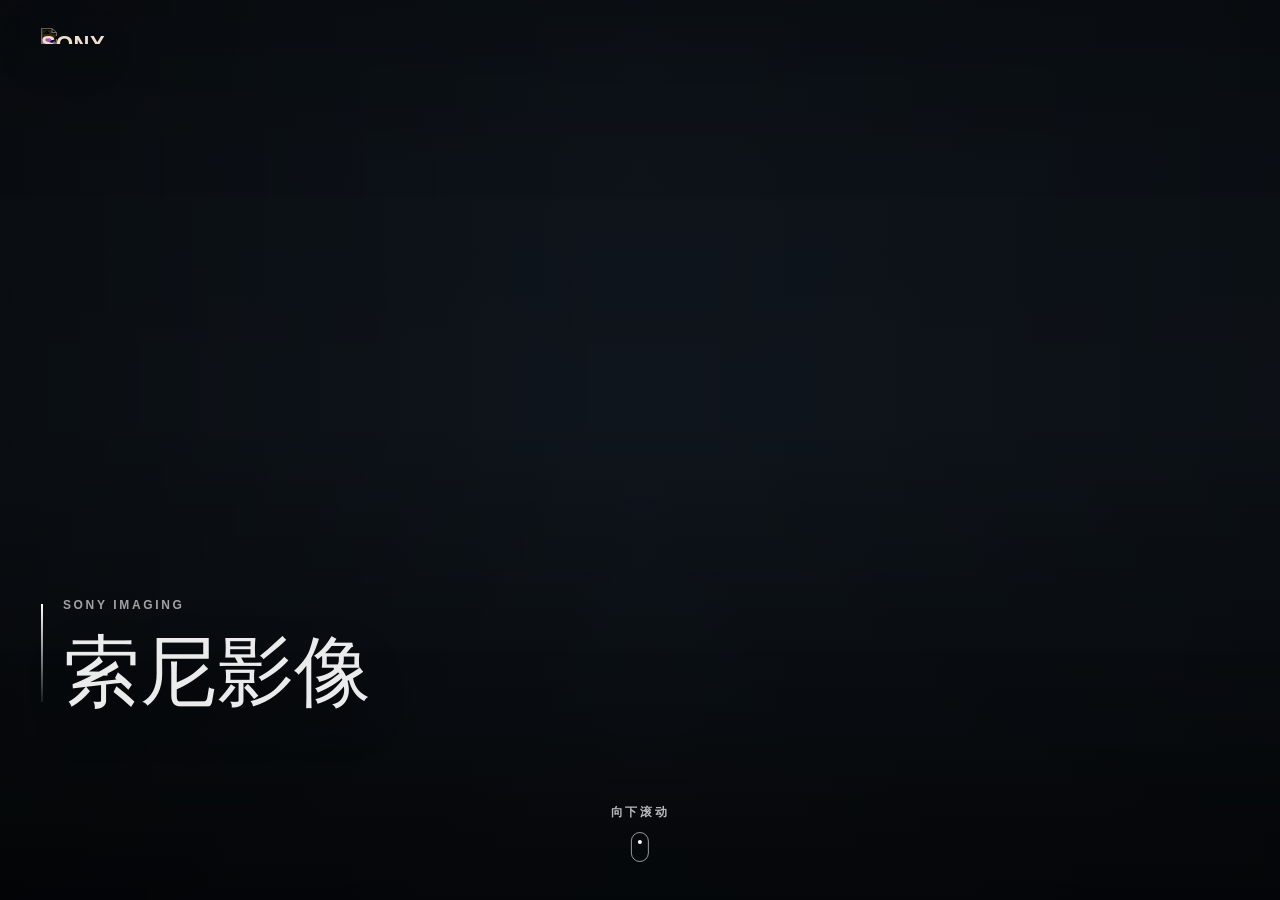
==== index.html @ 267b5fb0 "Add files via upload" ====
<!DOCTYPE html>
<html lang="zh-CN">
<head>
  <meta charset="UTF-8" />
  <meta name="viewport" content="width=device-width, initial-scale=1.0" />
  <title>Sony Alpha Hub</title>
  <link rel="stylesheet" href="style.css?v=home-crossfade-panels" />
</head>
<body class="intro-active home-page">
  <div class="logo-intro" id="logo-intro" aria-hidden="true">
    <div class="logo-intro-backdrop" id="logo-intro-backdrop"></div>
    <div class="logo-intro-mark" id="logo-intro-mark">
      <img src="images/sony_logo_icon_249569.png" alt="">
    </div>
  </div>

  <header class="navbar">
    <div class="nav-inner">
      <a class="logo" href="index.html" aria-label="Sony Alpha Hub">
        <span class="logo-sony" id="nav-logo-sony">
          <img src="images/sony_logo_icon_249569.png" alt="SONY">
        </span>
      </a>
    </div>
  </header>

  <main class="home-gateway" id="top">
    <section class="home-panel home-panel-hero" aria-label="&#32034;&#23612;&#24433;&#20687;&#39318;&#39029;">
      <section class="home-title-block" aria-label="&#32034;&#23612;&#24433;&#20687;">
        <p>SONY IMAGING</p>
        <h1>&#32034;&#23612;&#24433;&#20687;</h1>
      </section>

      <button class="scroll-cue" type="button" aria-label="&#21521;&#19979;&#28378;&#21160;&#26597;&#30475;&#23548;&#33322;">
        <span>&#21521;&#19979;&#28378;&#21160;</span>
        <i aria-hidden="true"></i>
      </button>
    </section>

    <section class="home-panel home-panel-enter" data-enter-search data-search-url="search.html" role="link" tabindex="0" aria-label="&#28857;&#20987;&#20219;&#24847;&#22788;&#36827;&#20837;&#20135;&#21697;&#26816;&#32034;">
      <div class="home-enter-cursor" aria-hidden="true"></div>
      <div class="enter-cue" aria-hidden="true">
        <span>&#32487;&#32493;&#25506;&#32034;</span>
        <i aria-hidden="true"></i>
      </div>
    </section>
  </main>

  <script src="script.js"></script>
</body>
</html>
---- style.css ----
* {
  box-sizing: border-box;
  margin: 0;
  padding: 0;
}

:root {
  --bg: #edf3f8;
  --surface: rgba(255, 255, 255, 0.86);
  --surface-strong: rgba(255, 255, 255, 0.94);
  --line: rgba(15, 23, 42, 0.08);
  --text: #102033;
  --muted: #5d6b7b;
  --accent: #0b5fff;
  --accent-soft: #dbe8ff;
  --sony-accent: #111317;
  --search-bg: #f6f7f8;
  --search-ink: #111315;
  --search-muted: #697078;
  --search-line: rgba(17, 19, 21, 0.09);
  --glass-bg: rgba(255, 255, 255, 0.58);
  --glass-bg-strong: rgba(255, 255, 255, 0.72);
  --glass-line: rgba(255, 255, 255, 0.72);
  --glass-shadow: 0 24px 70px rgba(17, 19, 21, 0.11);
  --glass-inner: inset 0 1px 0 rgba(255, 255, 255, 0.92), inset 0 -1px 0 rgba(17, 19, 21, 0.055);
  --shadow: 0 20px 50px rgba(16, 32, 51, 0.10);
  --content-max: 1800px;
  --page-gutter: clamp(18px, 3.2vw, 64px);
  --radius-soft: 8px;
}

html {
  scroll-behavior: smooth;
}

body {
  min-height: 100vh;
  font-family: "Microsoft YaHei", "PingFang SC", sans-serif;
  color: var(--text);
  line-height: 1.6;
  background:
    radial-gradient(circle at 10% 0%, rgba(11, 95, 255, 0.12), transparent 24%),
    radial-gradient(circle at 100% 0%, rgba(92, 181, 255, 0.16), transparent 22%),
    linear-gradient(180deg, #f5f8fc 0%, var(--bg) 55%, #f7fafc 100%);
}

body.intro-active {
  overflow: hidden;
}

body.is-transitioning {
  overflow: hidden;
}

a {
  color: inherit;
  text-decoration: none;
}

button,
input,
select {
  font: inherit;
}

.hidden {
  display: none !important;
}

.logo-intro {
  position: fixed;
  inset: 0;
  z-index: 9999;
  display: grid;
  place-items: center;
  overflow: hidden;
  background: transparent;
  pointer-events: none;
}

.logo-intro-backdrop {
  position: absolute;
  inset: 0;
  z-index: 0;
  background:
    linear-gradient(115deg, rgba(255, 255, 255, 0.08), transparent 38%),
    linear-gradient(160deg, #03040a 0%, #101722 48%, #050609 100%);
  will-change: opacity;
}

.logo-intro::after {
  content: "";
  position: absolute;
  inset: 0;
  z-index: 1;
  background: linear-gradient(90deg, transparent, rgba(255, 255, 255, 0.12), transparent);
  transform: translateX(-120%) skewX(-14deg);
  animation: introSweep 1.4s 0.35s ease both;
}

.logo-intro-mark {
  position: fixed;
  left: 50%;
  top: 50%;
  z-index: 2;
  width: clamp(160px, 28vw, 430px);
  text-shadow: 0 18px 48px rgba(0, 0, 0, 0.42);
  transform: translate(-50%, -50%) scale(0.94);
  transform-origin: center;
  opacity: 0;
  will-change: opacity, transform, filter;
}

.logo-intro-mark img {
  display: block;
  width: 100%;
  height: auto;
  filter: invert(1);
}

.navbar {
  position: sticky;
  top: 0;
  z-index: 100;
  backdrop-filter: blur(18px);
  background: rgba(255, 255, 255, 0.72);
  border-bottom: 1px solid rgba(255, 255, 255, 0.8);
}

.nav-inner {
  position: relative;
  width: 100%;
  max-width: var(--content-max);
  margin: 0 auto;
  padding: 16px var(--page-gutter);
  display: flex;
  align-items: center;
  justify-content: space-between;
  gap: 16px;
}

.logo {
  display: inline-flex;
  align-items: center;
  gap: 14px;
  font-size: 22px;
  font-weight: 800;
  letter-spacing: 0.02em;
}

.logo-sony {
  display: inline-flex;
  width: 72px;
  line-height: 0;
}

.logo-sony img {
  display: block;
  width: 100%;
  height: auto;
}

.logo-shop-title {
  display: inline-flex;
  align-items: center;
  border-left: 1px solid rgba(17, 19, 21, 0.18);
  padding-left: 14px;
  color: #111315;
  font-size: 17px;
  font-weight: 650;
  letter-spacing: 0.08em;
  line-height: 1;
  white-space: nowrap;
}

body.intro-active .logo-sony {
  opacity: 0;
}

.nav-links {
  display: flex;
  gap: 22px;
  color: var(--muted);
}

.nav-links a {
  position: relative;
  transition: color 0.25s ease;
}

.nav-links a:hover,
.nav-links a:focus-visible {
  color: var(--text);
}

.page-transition {
  position: fixed;
  inset: 0;
  z-index: 10000;
  overflow: hidden;
  pointer-events: none;
  opacity: 0;
  background: #ffffff;
  transform: translateY(100%);
  transition:
    opacity 0.18s ease,
    transform 0.72s cubic-bezier(0.22, 1, 0.36, 1);
}

.page-transition.is-active {
  opacity: 1;
  transform: translateY(0);
}

html.search-arriving .search-page {
  background: #ffffff;
}

html.search-arriving .search-page .navbar,
html.search-arriving .search-shell {
  opacity: 0;
  transform: translateY(18px);
  filter: blur(10px);
}

.search-arrival {
  position: fixed;
  inset: 0;
  z-index: 10000;
  background: #ffffff;
  pointer-events: none;
  animation: searchArrivalOut 0.58s 0.08s cubic-bezier(0.22, 1, 0.36, 1) forwards;
}

.search-page.is-ready .navbar,
.search-page.is-ready .search-shell {
  animation: searchContentIn 0.86s cubic-bezier(0.22, 1, 0.36, 1) both;
}

.hero {
  position: relative;
  overflow: hidden;
  min-height: 76vh;
  padding: 96px var(--page-gutter) 84px;
  display: flex;
  align-items: center;
  justify-content: center;
  text-align: center;
  color: #ffffff;
  background:
    linear-gradient(rgba(3, 10, 24, 0.66), rgba(3, 10, 24, 0.68)),
    url("images/home_alpha1ii_alphauniverse_hero.jpg") center/cover no-repeat;
}

.hero::before {
  content: "";
  position: absolute;
  inset: 0;
  background:
    radial-gradient(circle at 16% 24%, rgba(34, 118, 255, 0.28), transparent 24%),
    radial-gradient(circle at 84% 18%, rgba(255, 255, 255, 0.16), transparent 18%),
    linear-gradient(180deg, transparent 0%, rgba(3, 10, 24, 0.2) 100%);
  pointer-events: none;
}

.home-page {
  background: #111820;
}

.home-page .navbar {
  position: fixed;
  left: 0;
  right: 0;
  background: transparent;
  border-bottom: none;
  backdrop-filter: none;
  pointer-events: none;
}

.home-page .nav-inner {
  justify-content: flex-start;
  padding-top: 28px;
}

.home-page .logo-sony img {
  filter: invert(1) drop-shadow(0 10px 22px rgba(0, 0, 0, 0.34));
}

.home-page .logo {
  pointer-events: auto;
}

.home-page .nav-links {
  color: rgba(255, 255, 255, 0.78);
}

.home-page .nav-links a:hover,
.home-page .nav-links a:focus-visible {
  color: #d65a00;
}

.search-page {
  color: var(--search-ink);
  background:
    linear-gradient(118deg, rgba(255, 255, 255, 0.92), rgba(233, 236, 239, 0.52) 42%, rgba(255, 255, 255, 0.86) 72%),
    linear-gradient(180deg, #ffffff 0%, var(--search-bg) 54%, #ffffff 100%);
}

.search-page .navbar {
  position: sticky;
  background: rgba(255, 255, 255, 0.48);
  border-bottom: 1px solid rgba(255, 255, 255, 0.68);
  box-shadow: 0 12px 36px rgba(17, 19, 21, 0.045);
  backdrop-filter: blur(28px) saturate(1.28);
  -webkit-backdrop-filter: blur(28px) saturate(1.28);
}

.search-page .logo-sony img {
  filter: none;
}

.search-page .nav-links {
  color: rgba(20, 23, 26, 0.58);
}

.search-page .nav-links a:hover,
.search-page .nav-links a:focus-visible {
  color: var(--search-ink);
}

.shop-page {
  color: #111315;
  background: #f6f7f8;
}

.shop-page .navbar {
  position: sticky;
  background: rgba(255, 255, 255, 0.82);
  border-bottom: 1px solid rgba(17, 19, 21, 0.08);
  box-shadow: 0 10px 34px rgba(17, 19, 21, 0.045);
  backdrop-filter: blur(24px) saturate(1.18);
  -webkit-backdrop-filter: blur(24px) saturate(1.18);
}

.shop-page .logo-sony img {
  filter: none;
}

.shop-page .nav-links {
  color: rgba(17, 19, 21, 0.56);
}

.shop-page .nav-links a:hover,
.shop-page .nav-links a:focus-visible {
  color: #111315;
}

.store-page {
  color: #111315;
  background:
    radial-gradient(circle at top left, rgba(255, 255, 255, 0.96), rgba(244, 245, 247, 0) 42%),
    linear-gradient(180deg, #f6f7f8 0%, #eff1f3 100%);
}

.store-page .navbar {
  position: sticky;
  background: rgba(255, 255, 255, 0.82);
  border-bottom: 1px solid rgba(17, 19, 21, 0.08);
  box-shadow: 0 10px 34px rgba(17, 19, 21, 0.045);
  backdrop-filter: blur(24px) saturate(1.18);
  -webkit-backdrop-filter: blur(24px) saturate(1.18);
}

.store-page .logo-sony img {
  filter: none;
}

.store-page .nav-links {
  color: rgba(17, 19, 21, 0.56);
}

.store-page .nav-links a:hover,
.store-page .nav-links a:focus-visible {
  color: #111315;
}

.store-shell {
  width: min(1400px, calc(100vw - 48px));
  margin: 0 auto;
  padding: 28px 0 48px;
}

.store-grid {
  display: grid;
  grid-template-columns: minmax(320px, 420px) minmax(0, 1fr);
  gap: 24px;
  align-items: stretch;
}

.store-panel,
.store-map-card {
  border: 1px solid rgba(17, 19, 21, 0.08);
  border-radius: 14px;
  background: rgba(255, 255, 255, 0.76);
  box-shadow:
    0 18px 48px rgba(17, 19, 21, 0.07),
    inset 0 1px 0 rgba(255, 255, 255, 0.88);
  backdrop-filter: blur(18px) saturate(1.1);
  -webkit-backdrop-filter: blur(18px) saturate(1.1);
}

.store-panel {
  padding: 28px;
  display: flex;
  flex-direction: column;
  gap: 22px;
}

.store-panel-head {
  display: grid;
  gap: 10px;
}

.store-panel-head p,
.store-results-head p,
.store-map-head p {
  margin: 0;
  font-size: 11px;
  letter-spacing: 0.24em;
  text-transform: uppercase;
  color: rgba(17, 19, 21, 0.42);
}

.store-panel-head h1,
.store-results-head h2,
.store-map-head h2 {
  margin: 0;
  font-size: clamp(32px, 4vw, 54px);
  font-weight: 520;
  line-height: 0.94;
}

.store-results-head h2,
.store-map-head h2 {
  font-size: 22px;
  line-height: 1.02;
}

.store-lead {
  margin: 0;
  max-width: 28ch;
  color: rgba(17, 19, 21, 0.62);
  font-size: 15px;
  line-height: 1.65;
}

.store-story {
  margin: 2px 0 0;
  color: rgba(17, 19, 21, 0.58);
  font-size: 13px;
  line-height: 1.85;
}

.store-search-form,
.store-field {
  display: block;
}

.store-field span {
  display: block;
  margin-bottom: 10px;
  color: rgba(17, 19, 21, 0.56);
  font-size: 12px;
  font-weight: 600;
}

.store-search-row {
  display: grid;
  grid-template-columns: minmax(0, 1fr) auto;
  gap: 10px;
}

.store-search-row input,
.store-search-row button,
.store-map-head button,
.store-quick-actions button {
  height: 48px;
  border-radius: 10px;
  font-size: 14px;
}

.store-search-row input {
  width: 100%;
  border: 1px solid rgba(17, 19, 21, 0.08);
  padding: 0 16px;
  background: rgba(248, 249, 250, 0.96);
  color: #111315;
  outline: none;
  transition:
    border-color 0.2s ease,
    box-shadow 0.2s ease,
    background 0.2s ease;
}

.store-search-row input:focus {
  border-color: rgba(17, 19, 21, 0.16);
  background: #ffffff;
  box-shadow: 0 0 0 4px rgba(17, 19, 21, 0.05);
}

.store-search-row button,
.store-map-head button {
  border: 1px solid rgba(17, 19, 21, 0.1);
  padding: 0 18px;
  background: #111315;
  color: #ffffff;
  cursor: pointer;
  transition:
    transform 0.2s ease,
    background 0.2s ease,
    border-color 0.2s ease;
}

.store-search-row button:hover,
.store-search-row button:focus-visible,
.store-map-head button:hover,
.store-map-head button:focus-visible {
  transform: translateY(-1px);
  background: #24282c;
}

.store-search-row button[disabled] {
  opacity: 0.6;
  cursor: wait;
  transform: none;
}

.store-quick-actions {
  display: flex;
  flex-wrap: wrap;
  gap: 10px;
}

.store-quick-actions button {
  border: 1px solid rgba(17, 19, 21, 0.08);
  padding: 0 16px;
  background: rgba(255, 255, 255, 0.72);
  color: rgba(17, 19, 21, 0.76);
  cursor: pointer;
  transition:
    transform 0.2s ease,
    border-color 0.2s ease,
    background 0.2s ease,
    color 0.2s ease;
}

.store-quick-actions button:hover,
.store-quick-actions button:focus-visible {
  transform: translateY(-1px);
  border-color: rgba(17, 19, 21, 0.16);
  background: #ffffff;
  color: #111315;
}

.store-panel-note {
  display: flex;
  justify-content: space-between;
  align-items: center;
  gap: 14px;
  padding: 14px 16px;
  border: 1px solid rgba(17, 19, 21, 0.06);
  border-radius: 10px;
  background: rgba(248, 249, 250, 0.74);
  color: rgba(17, 19, 21, 0.56);
  font-size: 13px;
}

.store-panel-note a {
  color: #111315;
  text-decoration: none;
}

.store-results {
  min-height: 0;
  display: flex;
  flex-direction: column;
  gap: 14px;
}

.store-results-head {
  display: grid;
  gap: 6px;
}

.store-results-list {
  display: grid;
  gap: 12px;
  max-height: min(46vh, 480px);
  overflow: auto;
  padding-right: 4px;
}

.store-result-card {
  border: 1px solid rgba(17, 19, 21, 0.08);
  border-radius: 12px;
  padding: 16px 18px;
  background: rgba(255, 255, 255, 0.82);
  cursor: pointer;
  transition:
    transform 0.2s ease,
    border-color 0.2s ease,
    box-shadow 0.2s ease,
    background 0.2s ease;
}

.store-result-card:hover,
.store-result-card:focus-visible,
.store-result-card.is-active {
  border-color: rgba(17, 19, 21, 0.14);
  background: #ffffff;
  box-shadow: 0 12px 28px rgba(17, 19, 21, 0.06);
  transform: translateY(-1px);
}

.store-result-card.is-empty,
.store-result-card.is-loading {
  cursor: default;
}

.store-result-card.is-empty:hover,
.store-result-card.is-loading:hover {
  transform: none;
}

.store-result-card h3 {
  margin: 0 0 8px;
  font-size: 20px;
  font-weight: 520;
  line-height: 1.1;
}

.store-result-card p {
  margin: 0;
  color: rgba(17, 19, 21, 0.6);
  font-size: 13px;
  line-height: 1.7;
}

.store-result-kicker {
  margin-bottom: 10px !important;
  color: rgba(17, 19, 21, 0.4) !important;
  font-size: 11px !important;
  font-weight: 700;
  letter-spacing: 0.18em;
  text-transform: uppercase;
}

.store-map-card {
  min-height: calc(100vh - 160px);
  padding: 18px;
  display: flex;
  flex-direction: column;
  gap: 14px;
}

.store-map-head {
  display: flex;
  justify-content: space-between;
  align-items: center;
  gap: 16px;
  padding: 8px 6px 0;
}

.store-map-head button {
  height: 46px;
  border: 1px solid rgba(17, 19, 21, 0.1);
  border-radius: 10px;
  padding: 0 18px;
  background: rgba(248, 249, 250, 0.96);
  color: #111315;
  cursor: pointer;
  transition:
    transform 0.2s ease,
    background 0.2s ease,
    border-color 0.2s ease;
}

.store-map-head button:hover,
.store-map-head button:focus-visible {
  transform: translateY(-1px);
  background: #ffffff;
}

.store-map-shell {
  position: relative;
  flex: 1;
  min-height: 580px;
  overflow: hidden;
  border: 1px solid rgba(17, 19, 21, 0.08);
  border-radius: 12px;
  background:
    radial-gradient(circle at top, rgba(255, 255, 255, 0.66), rgba(240, 242, 244, 0.3)),
    #edf0f2;
}

#store-map {
  width: 100%;
  height: 100%;
}

.store-map-shell .leaflet-control-zoom {
  border: 1px solid rgba(17, 19, 21, 0.08);
  overflow: hidden;
  border-radius: 10px;
  box-shadow: 0 14px 34px rgba(17, 19, 21, 0.08);
}

.store-map-shell .leaflet-control-zoom a {
  width: 38px;
  height: 38px;
  line-height: 38px;
  color: #111315;
  background: rgba(255, 255, 255, 0.94);
}

.store-map-shell .leaflet-popup-content-wrapper,
.store-map-shell .leaflet-popup-tip {
  background: rgba(255, 255, 255, 0.96);
  color: #111315;
}

.store-map-shell .leaflet-control-attribution {
  padding: 2px 6px;
  border-radius: 8px 0 0 0;
  background: rgba(255, 255, 255, 0.86);
}

html.shop-arriving .shop-page {
  background: #ffffff;
}

html.shop-arriving .shop-page .navbar,
html.shop-arriving .shop-shell {
  opacity: 1;
  transform: none;
  filter: none;
}

html.shop-arriving .shop-page::before {
  content: "";
  position: fixed;
  inset: 0;
  z-index: 30000;
  background: #ffffff;
  pointer-events: none;
  animation: shopArrivalBackdrop 0.9s cubic-bezier(0.22, 1, 0.36, 1) forwards;
}

.shop-page.is-ready {
  animation: shopCircleReveal 0.9s cubic-bezier(0.22, 1, 0.36, 1) both;
  transform-origin: center;
}

.shop-page.is-ready .navbar,
.shop-page.is-ready .shop-shell,
.shop-page.is-ready .shop-floating-cart {
  animation: shopContentSoftIn 0.78s 0.04s cubic-bezier(0.22, 1, 0.36, 1) both;
}

.shop-shell {
  width: min(100%, var(--content-max));
  margin: 0 auto;
  padding: 18px var(--page-gutter) 96px;
}

.shop-toolbar {
  position: sticky;
  top: 70px;
  z-index: 40;
  margin-top: 0;
  display: grid;
  grid-template-columns: minmax(260px, 1fr) auto;
  gap: 18px;
  align-items: end;
  padding: 16px 0;
  background: rgba(246, 247, 248, 0.88);
  backdrop-filter: blur(20px);
  -webkit-backdrop-filter: blur(20px);
}

.shop-search {
  display: grid;
  gap: 8px;
  position: relative;
}

.shop-search span,
.shop-sort span {
  color: rgba(17, 19, 21, 0.46);
  font-size: 12px;
  font-weight: 760;
  letter-spacing: 0.12em;
}

.shop-search input,
.shop-sort select {
  height: 48px;
  border: 1px solid rgba(17, 19, 21, 0.12);
  border-radius: 8px;
  color: #111315;
  background: #ffffff;
  outline: none;
}

.shop-search input {
  width: 100%;
  padding: 0 16px;
  font-size: 16px;
}

.shop-search input:focus,
.shop-sort select:focus {
  border-color: rgba(17, 19, 21, 0.36);
  box-shadow: 0 0 0 4px rgba(17, 19, 21, 0.06);
}

#shop-search-suggestions {
  top: calc(100% + 12px);
  z-index: 140;
}

.shop-type-tabs {
  min-height: 48px;
  display: inline-flex;
  align-items: center;
  gap: 4px;
  border: 1px solid rgba(17, 19, 21, 0.12);
  border-radius: 8px;
  padding: 4px;
  background: #ffffff;
}

.shop-type-tabs button {
  min-width: 68px;
  height: 38px;
  border: 0;
  border-radius: 7px;
  padding: 0 16px;
  color: rgba(17, 19, 21, 0.56);
  background: transparent;
  font-size: 14px;
  font-weight: 680;
  cursor: pointer;
  transition: background 0.18s ease, color 0.18s ease, transform 0.18s ease;
}

.shop-type-tabs button:hover,
.shop-type-tabs button:focus-visible {
  color: #111315;
  background: #f2f3f4;
}

.shop-type-tabs button.is-active {
  color: #ffffff;
  background: #111315;
}

.navbar .shop-type-tabs {
  position: absolute;
  left: 50%;
  margin-right: 0;
  min-height: 42px;
  gap: 36px;
  border: 0;
  padding: 0;
  background: transparent;
  transform: translateX(-50%);
}

.navbar .shop-type-tabs button {
  position: relative;
  min-width: 0;
  height: 42px;
  border-radius: 0;
  padding: 0 4px;
  color: rgba(17, 19, 21, 0.5);
  background: transparent;
  font-size: 14px;
  letter-spacing: 0.12em;
}

.navbar .shop-type-tabs button.is-active {
  color: #111315;
  background: transparent;
}

.navbar .shop-type-tabs button::after {
  content: "";
  position: absolute;
  right: 4px;
  bottom: 6px;
  left: 4px;
  height: 1px;
  background: #111315;
  opacity: 0;
  transform: scaleX(0.28);
  transform-origin: center;
  transition: opacity 0.22s ease, transform 0.22s ease;
}

.navbar .shop-type-tabs button:hover,
.navbar .shop-type-tabs button:focus-visible {
  color: #111315;
  background: transparent;
}

.navbar .shop-type-tabs button.is-active::after,
.navbar .shop-type-tabs button:hover::after,
.navbar .shop-type-tabs button:focus-visible::after {
  opacity: 1;
  transform: scaleX(1);
}

.shop-sort {
  display: flex;
  align-items: end;
  gap: 14px;
}

.shop-sort select {
  min-width: 156px;
  padding: 0 38px 0 14px;
}

.shop-layout {
  margin-top: 26px;
  display: grid;
  grid-template-columns: 260px minmax(0, 1fr);
  gap: clamp(24px, 3vw, 46px);
  align-items: start;
}

.shop-filter {
  position: sticky;
  top: 166px;
  align-self: start;
  max-height: calc(100vh - 188px);
  display: grid;
  gap: 26px;
  overflow-y: auto;
  overscroll-behavior: contain;
  padding-right: 22px;
  padding-bottom: 12px;
  border-right: 1px solid rgba(17, 19, 21, 0.1);
  scrollbar-gutter: stable;
}

.shop-filter::-webkit-scrollbar {
  width: 6px;
}

.shop-filter::-webkit-scrollbar-track {
  background: transparent;
}

.shop-filter::-webkit-scrollbar-thumb {
  border-radius: 999px;
  background: rgba(17, 19, 21, 0.18);
}

.shop-filter:hover::-webkit-scrollbar-thumb {
  background: rgba(17, 19, 21, 0.28);
}

.shop-filter-head {
  display: flex;
  align-items: center;
  justify-content: space-between;
  gap: 12px;
}

.shop-filter-head p {
  color: rgba(17, 19, 21, 0.42);
  font-size: 12px;
  font-weight: 800;
  letter-spacing: 0.22em;
}

.shop-filter-head button,
.shop-filter-group button,
.shop-type-tabs button,
.shop-cart-toggle,
.shop-card-actions button,
.shop-card-actions a,
.shop-cart-head button,
.shop-cart-foot button,
.shop-cart-item button {
  border-radius: 8px;
  cursor: pointer;
}

.shop-filter-head button {
  border: 0;
  color: rgba(17, 19, 21, 0.54);
  background: transparent;
}

.shop-filter-group {
  display: grid;
  gap: 8px;
}

.shop-filter-group h2 {
  margin-bottom: 4px;
  color: rgba(17, 19, 21, 0.84);
  font-size: 15px;
  font-weight: 650;
}

.shop-filter-group button {
  border: 1px solid transparent;
  padding: 10px 12px;
  color: rgba(17, 19, 21, 0.58);
  background: transparent;
  text-align: left;
  transition: background 0.2s ease, color 0.2s ease, border-color 0.2s ease, transform 0.2s ease;
}

.shop-filter-group button:hover,
.shop-filter-group button:focus-visible,
.shop-filter-group button.is-active {
  color: #111315;
  border-color: rgba(17, 19, 21, 0.12);
  background: #ffffff;
  transform: translateX(2px);
}

.shop-products {
  min-width: 0;
}

.shop-products-head {
  margin-bottom: 18px;
  display: flex;
  align-items: center;
  justify-content: space-between;
  gap: 16px;
}

.shop-products-head p {
  color: rgba(17, 19, 21, 0.52);
  font-size: 14px;
}

.shop-cart-toggle {
  border: 1px solid rgba(17, 19, 21, 0.14);
  padding: 10px 14px;
  color: #111315;
  background: #ffffff;
  transition: transform 0.2s ease, border-color 0.2s ease;
}

.shop-cart-toggle:hover,
.shop-cart-toggle:focus-visible {
  transform: translateY(-1px);
  border-color: rgba(17, 19, 21, 0.32);
}

.shop-cart-toggle span {
  margin-left: 8px;
  color: rgba(17, 19, 21, 0.52);
}

.shop-floating-action {
  position: fixed;
  right: clamp(16px, 2.8vw, 42px);
  z-index: 18000;
  width: 58px;
  height: 58px;
  display: grid;
  place-items: center;
  border: 1px solid rgba(17, 19, 21, 0.1);
  border-radius: 8px;
  background: rgba(255, 255, 255, 0.9);
  box-shadow:
    0 18px 46px rgba(17, 19, 21, 0.16),
    inset 0 1px 0 rgba(255, 255, 255, 0.94);
  opacity: 0;
  pointer-events: none;
  transform: translateY(12px) scale(0.96);
  transition:
    opacity 0.24s ease,
    transform 0.28s cubic-bezier(0.22, 1, 0.36, 1),
    background 0.2s ease,
    border-color 0.2s ease;
  backdrop-filter: blur(18px) saturate(1.16);
  -webkit-backdrop-filter: blur(18px) saturate(1.16);
}

.shop-floating-cart {
  bottom: clamp(18px, 3vw, 42px);
}

.shop-floating-order {
  bottom: calc(clamp(18px, 3vw, 42px) + 74px);
}

.shop-floating-action.is-visible {
  opacity: 1;
  pointer-events: auto;
  transform: translateY(0) scale(1);
}

.shop-floating-action:hover,
.shop-floating-action:focus-visible {
  border-color: rgba(17, 19, 21, 0.22);
  background: #ffffff;
  transform: translateY(-2px) scale(1);
}

.shop-service-widget {
  position: fixed;
  top: 41%;
  right: clamp(16px, 2.8vw, 42px);
  z-index: 18000;
  width: 58px;
  height: 58px;
  display: flex;
  align-items: center;
  overflow: visible;
  border: 1px solid rgba(17, 19, 21, 0.1);
  border-radius: 8px;
  background: rgba(255, 255, 255, 0.9);
  box-shadow:
    0 18px 46px rgba(17, 19, 21, 0.16),
    inset 0 1px 0 rgba(255, 255, 255, 0.94);
  opacity: 0;
  pointer-events: none;
  transform: translateY(-50%) translateY(12px) scale(0.96);
  transition:
    width 0.32s cubic-bezier(0.22, 1, 0.36, 1),
    opacity 0.24s ease,
    transform 0.28s cubic-bezier(0.22, 1, 0.36, 1),
    background 0.2s ease,
    border-color 0.2s ease,
    box-shadow 0.2s ease;
  backdrop-filter: blur(18px) saturate(1.16);
  -webkit-backdrop-filter: blur(18px) saturate(1.16);
}

.shop-service-widget.is-visible {
  opacity: 1;
  pointer-events: auto;
  transform: translateY(-50%) scale(1);
}

.shop-service-widget.is-open {
  width: min(360px, calc(100vw - 32px));
}

.shop-service-widget:hover,
.shop-service-widget:focus-within {
  border-color: rgba(17, 19, 21, 0.22);
  background: #ffffff;
  transform: translateY(-50%) translateY(-2px) scale(1);
  box-shadow:
    0 22px 52px rgba(17, 19, 21, 0.18),
    inset 0 1px 0 rgba(255, 255, 255, 0.96);
}

.shop-service-widget::after {
  content: attr(data-tooltip);
  position: absolute;
  right: calc(100% + 12px);
  top: 50%;
  width: max-content;
  max-width: 140px;
  transform: translate(6px, -50%);
  border: 1px solid rgba(17, 19, 21, 0.1);
  border-radius: 8px;
  padding: 8px 10px;
  color: #111315;
  background: rgba(255, 255, 255, 0.96);
  box-shadow:
    0 14px 34px rgba(17, 19, 21, 0.14),
    inset 0 1px 0 rgba(255, 255, 255, 0.96);
  opacity: 0;
  pointer-events: none;
  font-size: 13px;
  font-weight: 680;
  white-space: nowrap;
  transition:
    opacity 0.2s ease,
    transform 0.24s cubic-bezier(0.22, 1, 0.36, 1);
  transition-delay: 0s;
}

.shop-service-widget:not(.is-open):hover::after,
.shop-service-widget:not(.is-open):focus-within::after {
  opacity: 1;
  transform: translate(0, -50%);
  transition-delay: 0.6s;
}

.shop-service-toggle {
  flex: 0 0 58px;
  width: 58px;
  height: 58px;
  display: grid;
  place-items: center;
  border: 0;
  padding: 0;
  background: transparent;
  cursor: pointer;
}

.shop-service-toggle img {
  width: 30px;
  height: 30px;
  object-fit: contain;
}

.shop-service-panel {
  min-width: 0;
  flex: 1;
  display: flex;
  align-items: center;
  gap: 10px;
  overflow: hidden;
  padding: 0 14px 0 6px;
  opacity: 0;
  transform: translateX(14px);
  pointer-events: none;
  transition:
    opacity 0.2s ease,
    transform 0.24s cubic-bezier(0.22, 1, 0.36, 1);
}

.shop-service-widget.is-open .shop-service-panel {
  opacity: 1;
  transform: translateX(0);
  pointer-events: auto;
}

.shop-service-panel input {
  width: 100%;
  min-width: 0;
  height: 40px;
  border: 1px solid rgba(17, 19, 21, 0.1);
  border-radius: 8px;
  padding: 0 14px;
  color: #111315;
  background: rgba(248, 249, 250, 0.96);
  font-size: 14px;
  outline: none;
}

.shop-service-panel input:focus {
  border-color: rgba(17, 19, 21, 0.22);
  background: #ffffff;
  box-shadow: 0 0 0 3px rgba(17, 19, 21, 0.06);
}

.shop-service-send {
  flex: 0 0 40px;
  width: 40px;
  height: 40px;
  display: grid;
  place-items: center;
  border: 1px solid rgba(17, 19, 21, 0.1);
  border-radius: 8px;
  padding: 0;
  color: #111315;
  background: rgba(248, 249, 250, 0.96);
  font-size: 20px;
  line-height: 1;
  cursor: pointer;
  transition:
    transform 0.2s ease,
    background 0.2s ease,
    border-color 0.2s ease,
    box-shadow 0.2s ease;
}

.shop-service-send:hover,
.shop-service-send:focus-visible {
  transform: translateY(-1px);
  background: #ffffff;
  border-color: rgba(17, 19, 21, 0.16);
  box-shadow: 0 8px 18px rgba(17, 19, 21, 0.08);
}

.shop-service-send img {
  width: 22px;
  height: 22px;
  object-fit: contain;
  display: block;
}

.shop-floating-action img {
  width: 30px;
  height: 30px;
  object-fit: contain;
}

.shop-floating-action::after {
  content: attr(data-tooltip);
  position: absolute;
  right: calc(100% + 12px);
  top: 50%;
  width: max-content;
  max-width: 140px;
  transform: translate(6px, -50%);
  border: 1px solid rgba(17, 19, 21, 0.1);
  border-radius: 8px;
  padding: 8px 10px;
  color: #111315;
  background: rgba(255, 255, 255, 0.96);
  box-shadow:
    0 14px 34px rgba(17, 19, 21, 0.14),
    inset 0 1px 0 rgba(255, 255, 255, 0.96);
  opacity: 0;
  pointer-events: none;
  font-size: 13px;
  font-weight: 680;
  white-space: nowrap;
  transition:
    opacity 0.2s ease,
    transform 0.24s cubic-bezier(0.22, 1, 0.36, 1);
  transition-delay: 0s;
}

.shop-floating-action:hover::after,
.shop-floating-action:focus-visible::after {
  opacity: 1;
  transform: translate(0, -50%);
  transition-delay: 0.6s;
}

.shop-floating-action > span {
  position: absolute;
  top: -7px;
  right: -7px;
  min-width: 22px;
  height: 22px;
  display: grid;
  place-items: center;
  border: 2px solid #ffffff;
  border-radius: 999px;
  padding: 0 6px;
  color: #ffffff;
  background: #111315;
  font-size: 12px;
  font-weight: 760;
  line-height: 1;
}

.shop-grid {
  display: grid;
  grid-template-columns: repeat(3, minmax(0, 1fr));
  gap: 18px;
}

.shop-card {
  overflow: hidden;
  border: 1px solid rgba(17, 19, 21, 0.09);
  border-radius: 8px;
  background: #ffffff;
  transition: transform 0.32s cubic-bezier(0.22, 1, 0.36, 1), box-shadow 0.32s ease, border-color 0.32s ease;
}

.shop-card:hover,
.shop-card:focus-within {
  transform: translateY(-3px);
  border-color: rgba(17, 19, 21, 0.18);
  box-shadow: 0 24px 58px rgba(17, 19, 21, 0.1);
}

.shop-card-media {
  display: grid;
  place-items: center;
  aspect-ratio: 4 / 3;
  padding: 22px;
  background: linear-gradient(145deg, #f7f8f9, #eceff2);
}

.shop-card-media img {
  display: block;
  width: 100%;
  height: 100%;
  object-fit: contain;
  transition: transform 0.32s ease;
}

.shop-card:hover .shop-card-media img,
.shop-card:focus-within .shop-card-media img {
  transform: scale(1.035);
}

.shop-card-body {
  padding: 18px;
}

.shop-card-meta {
  display: flex;
  flex-wrap: wrap;
  gap: 8px;
  margin-bottom: 12px;
}

.shop-card-meta span {
  border: 1px solid rgba(17, 19, 21, 0.1);
  border-radius: 8px;
  padding: 5px 8px;
  color: rgba(17, 19, 21, 0.52);
  font-size: 12px;
}

.shop-card h2 {
  min-height: 2.35em;
  color: #111315;
  font-size: clamp(20px, 1.5vw, 28px);
  font-weight: 560;
  line-height: 1.18;
}

.shop-card p {
  min-height: 3.2em;
  margin-top: 10px;
  color: rgba(17, 19, 21, 0.58);
  font-size: 14px;
}

.shop-card-price {
  min-height: 74px;
  margin-top: 16px;
  padding-top: 14px;
  border-top: 1px solid rgba(17, 19, 21, 0.08);
  display: grid;
  gap: 2px;
}

.shop-card-price span,
.shop-card-price em {
  color: rgba(17, 19, 21, 0.48);
  font-size: 12px;
  font-style: normal;
}

.shop-card-price strong {
  color: #111315;
  font-size: 24px;
  font-weight: 560;
  line-height: 1.18;
}

.shop-card-price-row {
  display: inline-flex;
  align-items: baseline;
  gap: 10px;
  flex-wrap: wrap;
}

.shop-card-price-row b {
  color: rgba(17, 19, 21, 0.34);
  font-size: 16px;
  font-weight: 520;
  text-decoration: line-through;
  text-decoration-thickness: 1px;
}

.shop-card-price.is-missing strong {
  color: rgba(17, 19, 21, 0.46);
}

.shop-card-actions {
  margin-top: 18px;
  display: grid;
  grid-template-columns: 1fr 1fr;
  gap: 10px;
}

.shop-card-actions button,
.shop-card-actions a {
  display: inline-flex;
  justify-content: center;
  align-items: center;
  min-height: 42px;
  border: 1px solid #111315;
  color: #ffffff;
  background: #111315;
  transition: transform 0.2s ease, background 0.2s ease, border-color 0.2s ease;
}

.shop-card-actions .shop-card-secondary-action,
.shop-card-actions a {
  color: #111315;
  background: #ffffff;
}

.shop-card-actions button:hover,
.shop-card-actions button:focus-visible,
.shop-card-actions a:hover,
.shop-card-actions a:focus-visible {
  transform: translateY(-1px);
  border-color: #2b2f33;
}

.shop-card-actions .shop-card-secondary-action:hover,
.shop-card-actions .shop-card-secondary-action:focus-visible,
.shop-card-actions button:hover,
.shop-card-actions button:focus-visible {
  background: #2b2f33;
}

.shop-card-actions .shop-card-secondary-action:hover,
.shop-card-actions .shop-card-secondary-action:focus-visible {
  color: #111315;
  background: #f6f7f8;
}

.shop-empty {
  margin-top: 22px;
  padding: 24px;
  border: 1px solid rgba(17, 19, 21, 0.1);
  border-radius: 8px;
  color: rgba(17, 19, 21, 0.56);
  background: #ffffff;
  text-align: center;
}

.shop-contact-footer {
  margin-top: 56px;
  border-top: 1px solid rgba(17, 19, 21, 0.08);
  padding: 30px 0 8px;
  scroll-margin-top: 104px;
}

.shop-contact-inner {
  display: grid;
  grid-template-columns: minmax(220px, 320px) minmax(0, 1fr);
  gap: 28px;
  align-items: end;
}

.shop-contact-copy {
  display: grid;
  gap: 8px;
}

.shop-contact-copy p {
  color: rgba(17, 19, 21, 0.42);
  font-size: 12px;
  font-weight: 760;
  letter-spacing: 0.16em;
}

.shop-contact-copy h2 {
  color: #111315;
  font-size: clamp(24px, 2.2vw, 34px);
  font-weight: 560;
  line-height: 1.06;
}

.shop-contact-copy span {
  color: rgba(17, 19, 21, 0.56);
  font-size: 14px;
  line-height: 1.7;
}

.shop-contact-links {
  display: grid;
  grid-template-columns: repeat(5, minmax(0, 1fr));
  gap: 12px;
}

.shop-contact-link {
  min-height: 110px;
  display: grid;
  justify-items: center;
  align-content: center;
  gap: 12px;
  border: 1px solid rgba(17, 19, 21, 0.08);
  border-radius: 8px;
  padding: 18px 14px;
  color: #111315;
  background: #ffffff;
  box-shadow: 0 10px 26px rgba(17, 19, 21, 0.04);
  transition:
    transform 0.24s cubic-bezier(0.22, 1, 0.36, 1),
    border-color 0.24s ease,
    box-shadow 0.24s ease;
}

.shop-contact-link:hover,
.shop-contact-link:focus-visible {
  transform: translateY(-2px);
  border-color: rgba(17, 19, 21, 0.16);
  box-shadow: 0 18px 38px rgba(17, 19, 21, 0.08);
}

.shop-contact-link img {
  width: 32px;
  height: 32px;
  object-fit: contain;
}

.shop-contact-link span {
  color: rgba(17, 19, 21, 0.78);
  font-size: 13px;
  font-weight: 600;
  line-height: 1.2;
}

.shop-payment-support {
  margin-top: 26px;
  padding-top: 26px;
  border-top: 1px solid rgba(17, 19, 21, 0.08);
  display: grid;
  grid-template-columns: minmax(220px, 320px) minmax(0, 1fr);
  gap: 28px;
  align-items: center;
}

.shop-support-copy {
  display: grid;
  gap: 8px;
  align-content: center;
  min-height: 100%;
}

.shop-support-copy p {
  color: rgba(17, 19, 21, 0.42);
  font-size: 12px;
  font-weight: 760;
  letter-spacing: 0.16em;
}

.shop-support-copy h2 {
  color: #111315;
  font-size: clamp(22px, 2vw, 30px);
  font-weight: 560;
  line-height: 1.08;
}

.shop-support-copy span {
  color: rgba(17, 19, 21, 0.56);
  font-size: 14px;
  line-height: 1.7;
}

.shop-support-grid {
  display: grid;
  grid-template-columns: repeat(4, minmax(0, 1fr));
  gap: 12px;
}

.shop-support-item {
  min-height: 96px;
  display: grid;
  justify-items: center;
  align-content: center;
  gap: 10px;
  border: 1px solid rgba(17, 19, 21, 0.08);
  border-radius: 8px;
  padding: 16px 12px;
  background: #ffffff;
  box-shadow: 0 10px 26px rgba(17, 19, 21, 0.04);
}

.shop-support-item img {
  width: auto;
  max-width: 82px;
  height: 24px;
  object-fit: contain;
}

.shop-support-item span {
  color: rgba(17, 19, 21, 0.72);
  font-size: 12px;
  font-weight: 600;
  text-align: center;
  line-height: 1.25;
}

.shop-cart,
.shop-orders {
  position: fixed;
  inset: 0;
  z-index: 21000;
  display: flex;
  justify-content: flex-end;
  background: rgba(17, 19, 21, 0.18);
  opacity: 0;
  pointer-events: none;
  transition: opacity 0.24s ease;
  backdrop-filter: blur(14px);
  -webkit-backdrop-filter: blur(14px);
}

.shop-cart.is-open,
.shop-orders.is-open {
  opacity: 1;
  pointer-events: auto;
}

.shop-cart-panel,
.shop-orders-panel {
  width: min(420px, 100%);
  height: 100%;
  display: grid;
  grid-template-rows: auto minmax(0, 1fr) auto;
  background: #ffffff;
  box-shadow: -22px 0 70px rgba(17, 19, 21, 0.18);
  transform: translateX(18px);
  transition: transform 0.28s cubic-bezier(0.22, 1, 0.36, 1);
}

.shop-orders-panel {
  position: relative;
  width: min(620px, 100%);
}

.shop-cart.is-open .shop-cart-panel,
.shop-orders.is-open .shop-orders-panel {
  transform: translateX(0);
}

.shop-cart-head,
.shop-cart-foot {
  padding: 22px;
}

.shop-cart-head {
  display: flex;
  justify-content: space-between;
  gap: 18px;
  border-bottom: 1px solid rgba(17, 19, 21, 0.08);
}

.shop-cart-head p {
  color: rgba(17, 19, 21, 0.42);
  font-size: 11px;
  font-weight: 800;
  letter-spacing: 0.2em;
}

.shop-cart-head h2 {
  margin-top: 4px;
  color: #111315;
  font-size: 28px;
  font-weight: 540;
}

.shop-cart-head button,
.shop-cart-foot button,
.shop-cart-item button {
  border: 1px solid rgba(17, 19, 21, 0.12);
  padding: 8px 12px;
  color: rgba(17, 19, 21, 0.64);
  background: #ffffff;
}

.shop-cart-head .shop-cart-close-icon {
  width: 36px;
  height: 36px;
  display: grid;
  place-items: center;
  border: 0;
  border-radius: 8px;
  padding: 0;
  color: #000000;
  background: transparent;
  font-size: 28px;
  font-weight: 360;
  line-height: 1;
  transition: transform 0.18s ease;
}

.shop-cart-head .shop-cart-close-icon:hover,
.shop-cart-head .shop-cart-close-icon:focus-visible {
  transform: scale(1.06);
}

.shop-orders-list {
  overflow-y: auto;
  padding: 16px 22px 26px;
}

.shop-orders.is-managing .shop-orders-list {
  padding-bottom: 92px;
}

.shop-orders-empty {
  padding: 26px 0;
  color: rgba(17, 19, 21, 0.5);
}

.shop-orders-head-actions {
  display: inline-flex;
  align-items: start;
  gap: 10px;
}

.shop-orders-manage {
  min-height: 36px;
  border: 1px solid rgba(17, 19, 21, 0.12);
  border-radius: 8px;
  padding: 0 14px;
  color: #111315;
  background: #ffffff;
  font-size: 13px;
  font-weight: 680;
  transition: background 0.18s ease, border-color 0.18s ease, color 0.18s ease;
}

.shop-orders-manage:hover,
.shop-orders-manage:focus-visible,
.shop-orders-manage[aria-pressed="true"] {
  border-color: #111315;
  color: #ffffff;
  background: #111315;
}

.shop-orders-manage:disabled {
  opacity: 0.38;
  cursor: default;
  border-color: rgba(17, 19, 21, 0.12);
  color: rgba(17, 19, 21, 0.46);
  background: #ffffff;
}

.shop-order-card {
  position: relative;
  border: 1px solid rgba(17, 19, 21, 0.1);
  border-radius: 8px;
  padding: 18px;
  background: #ffffff;
  box-shadow: 0 18px 44px rgba(17, 19, 21, 0.07);
  transition: border-color 0.2s ease, background 0.2s ease, transform 0.2s ease;
}

.shop-order-card + .shop-order-card {
  margin-top: 14px;
}

.shop-order-card.is-manageable {
  padding-left: 58px;
  cursor: pointer;
}

.shop-order-card.is-manageable:hover,
.shop-order-card.is-selected {
  border-color: rgba(17, 19, 21, 0.34);
  background: #fbfbfc;
}

.shop-order-select {
  position: absolute;
  left: 18px;
  top: 20px;
  width: 24px;
  height: 24px;
  display: grid;
  place-items: center;
  border: 1px solid rgba(17, 19, 21, 0.2);
  border-radius: 999px;
  padding: 0;
  background: #ffffff;
  transition: background 0.18s ease, border-color 0.18s ease, transform 0.18s ease;
}

.shop-order-select span {
  width: 9px;
  height: 9px;
  border-radius: 999px;
  background: transparent;
  transition: background 0.18s ease;
}

.shop-order-select[aria-pressed="true"] {
  border-color: #111315;
  background: #111315;
}

.shop-order-select[aria-pressed="true"] span {
  background: #ffffff;
}

.shop-order-select:hover,
.shop-order-select:focus-visible {
  transform: scale(1.06);
}

.shop-order-card-head {
  display: flex;
  justify-content: space-between;
  gap: 18px;
  align-items: start;
  padding-bottom: 14px;
  border-bottom: 1px solid rgba(17, 19, 21, 0.08);
}

.shop-order-card-head p {
  color: rgba(17, 19, 21, 0.42);
  font-size: 11px;
  font-weight: 800;
  letter-spacing: 0.18em;
}

.shop-order-card-head h3 {
  margin-top: 5px;
  color: #111315;
  font-size: 20px;
  font-weight: 640;
}

.shop-order-card-head > strong {
  color: #111315;
  font-size: 22px;
  font-weight: 660;
  white-space: nowrap;
}

.shop-order-products {
  display: grid;
  gap: 8px;
  margin: 14px 0;
  padding: 0;
  list-style: none;
}

.shop-order-products li,
.shop-order-meta div {
  display: flex;
  justify-content: space-between;
  gap: 16px;
}

.shop-order-products li {
  color: rgba(17, 19, 21, 0.72);
  font-size: 14px;
}

.shop-order-products strong {
  color: #111315;
  font-weight: 650;
  white-space: nowrap;
}

.shop-order-meta {
  display: grid;
  gap: 9px;
  padding-top: 14px;
  border-top: 1px solid rgba(17, 19, 21, 0.08);
}

.shop-order-meta span {
  color: rgba(17, 19, 21, 0.48);
  font-size: 12px;
}

.shop-order-meta strong {
  max-width: 68%;
  color: #111315;
  font-size: 12px;
  font-weight: 620;
  text-align: right;
}

.shop-orders-bulk-bar {
  position: absolute;
  right: 18px;
  bottom: 18px;
  left: 18px;
  z-index: 2;
  display: flex;
  justify-content: space-between;
  gap: 14px;
  align-items: center;
  border: 1px solid rgba(17, 19, 21, 0.12);
  border-radius: 8px;
  padding: 12px 14px;
  background: rgba(255, 255, 255, 0.96);
  box-shadow: 0 18px 46px rgba(17, 19, 21, 0.14);
  backdrop-filter: blur(18px) saturate(1.1);
  -webkit-backdrop-filter: blur(18px) saturate(1.1);
}

.shop-orders-bulk-bar > span {
  color: rgba(17, 19, 21, 0.62);
  font-size: 13px;
  font-weight: 650;
}

.shop-orders-bulk-bar div {
  display: inline-flex;
  gap: 8px;
}

.shop-orders-bulk-bar button {
  min-height: 34px;
  border: 1px solid #111315;
  border-radius: 8px;
  padding: 0 14px;
  color: #111315;
  background: #ffffff;
  font-size: 13px;
  font-weight: 680;
  transition: background 0.18s ease, color 0.18s ease, opacity 0.18s ease;
}

.shop-orders-bulk-bar #shop-orders-delete-selected {
  color: #ffffff;
  background: #111315;
}

.shop-orders-bulk-bar button:disabled {
  opacity: 0.34;
  cursor: default;
}

.shop-orders-bulk-bar button:not(:disabled):hover,
.shop-orders-bulk-bar button:not(:disabled):focus-visible {
  color: #ffffff;
  background: #2b2f33;
}

.shop-cart-items {
  overflow-y: auto;
  padding: 12px 22px;
}

.shop-cart-empty {
  padding: 26px 0;
  color: rgba(17, 19, 21, 0.5);
}

.shop-cart-item {
  display: grid;
  grid-template-columns: 112px minmax(0, 1fr) auto;
  gap: 16px;
  align-items: start;
  padding: 16px 0;
  border-bottom: 1px solid rgba(17, 19, 21, 0.08);
}

.shop-cart-item img {
  width: 112px;
  height: 104px;
  object-fit: contain;
  border-radius: 0;
  background: transparent;
}

.shop-cart-item strong,
.shop-cart-item span {
  display: block;
}

.shop-cart-item strong {
  color: #111315;
  font-size: 16px;
  line-height: 1.25;
}

.shop-cart-item span {
  margin-top: 7px;
  color: rgba(17, 19, 21, 0.5);
  font-size: 13px;
}

.shop-cart-copy {
  min-width: 0;
  min-height: 104px;
  display: grid;
  align-content: center;
}

.shop-cart-price {
  color: rgba(17, 19, 21, 0.58);
  font-size: 14px;
  font-weight: 620;
}

.shop-cart-quantity {
  width: max-content;
  margin-top: 12px;
  display: inline-grid;
  grid-template-columns: 30px minmax(34px, auto) 30px;
  align-items: center;
  overflow: hidden;
  border: 1px solid rgba(17, 19, 21, 0.12);
  border-radius: 8px;
  background: #f7f8f9;
}

.shop-cart-quantity .shop-cart-quantity-button {
  width: 30px;
  min-height: 30px;
  border: 0;
  border-radius: 0;
  padding: 0;
  color: #111315;
  background: transparent;
  font-size: 17px;
  line-height: 1;
  transition: background 0.18s ease, color 0.18s ease;
}

.shop-cart-quantity .shop-cart-quantity-button:hover,
.shop-cart-quantity .shop-cart-quantity-button:focus-visible {
  color: #000000;
  background: #ffffff;
}

.shop-cart-quantity .shop-cart-quantity-button:disabled {
  color: rgba(17, 19, 21, 0.24);
  cursor: default;
  background: transparent;
}

.shop-cart-quantity .shop-cart-quantity-value {
  margin-top: 0;
  min-width: 34px;
  display: grid;
  place-items: center;
  border-right: 1px solid rgba(17, 19, 21, 0.08);
  border-left: 1px solid rgba(17, 19, 21, 0.08);
  color: #111315;
  font-size: 13px;
  font-weight: 720;
}

.shop-cart-actions {
  justify-self: end;
  min-width: 72px;
  display: grid;
  justify-items: end;
  align-content: start;
}

.shop-cart-remove {
  display: inline-flex;
  align-items: center;
  justify-content: center;
  gap: 7px;
  white-space: nowrap;
  min-height: 36px;
  border-color: rgba(17, 19, 21, 0.1);
  padding: 8px 13px;
  color: rgba(17, 19, 21, 0.56);
  background:
    linear-gradient(180deg, rgba(255, 255, 255, 0.92), rgba(247, 248, 249, 0.78));
  box-shadow:
    inset 0 1px 0 rgba(255, 255, 255, 0.96),
    0 8px 18px rgba(17, 19, 21, 0.04);
  font-size: 13px;
  font-weight: 680;
  transition:
    color 0.18s ease,
    border-color 0.18s ease,
    background 0.18s ease,
    box-shadow 0.18s ease,
    transform 0.18s ease;
}

.shop-cart-remove::before {
  content: "";
  width: 4px;
  height: 4px;
  border-radius: 999px;
  background: currentColor;
  opacity: 0.36;
}

.shop-cart-remove:hover,
.shop-cart-remove:focus-visible {
  color: #111315;
  border-color: rgba(17, 19, 21, 0.22);
  background:
    linear-gradient(180deg, #ffffff, rgba(248, 249, 250, 0.94));
  box-shadow:
    inset 0 1px 0 rgba(255, 255, 255, 1),
    0 12px 24px rgba(17, 19, 21, 0.08);
  transform: translateY(-1px);
}

.shop-remove-confirm {
  position: fixed;
  inset: 0;
  z-index: 23000;
  display: grid;
  place-items: center;
  padding: 24px;
  background: rgba(17, 19, 21, 0.22);
  opacity: 0;
  pointer-events: none;
  transition: opacity 0.24s ease;
  backdrop-filter: blur(16px) saturate(1.08);
  -webkit-backdrop-filter: blur(16px) saturate(1.08);
}

.shop-remove-confirm.is-open {
  opacity: 1;
  pointer-events: auto;
}

.shop-remove-confirm-dialog {
  width: min(380px, 100%);
  border: 1px solid rgba(17, 19, 21, 0.1);
  border-radius: 8px;
  padding: 28px;
  background: rgba(255, 255, 255, 0.96);
  box-shadow:
    0 32px 80px rgba(17, 19, 21, 0.2),
    inset 0 1px 0 rgba(255, 255, 255, 1);
  opacity: 0;
  transform: translateY(10px) scale(0.97);
  transition:
    opacity 0.26s ease,
    transform 0.3s cubic-bezier(0.22, 1, 0.36, 1);
}

.shop-remove-confirm.is-open .shop-remove-confirm-dialog {
  opacity: 1;
  transform: translateY(0) scale(1);
}

.shop-remove-confirm-dialog p {
  margin-bottom: 10px;
  color: rgba(17, 19, 21, 0.42);
  font-size: 11px;
  font-weight: 800;
  letter-spacing: 0.2em;
}

.shop-remove-confirm-dialog h2 {
  color: #111315;
  font-size: 28px;
  font-weight: 540;
  line-height: 1.18;
}

.shop-remove-confirm-dialog > span {
  display: block;
  margin-top: 12px;
  color: rgba(17, 19, 21, 0.58);
  font-size: 14px;
  line-height: 1.7;
}

.shop-remove-confirm-actions {
  margin-top: 24px;
  display: grid;
  grid-template-columns: 1fr 1fr;
  gap: 10px;
}

.shop-remove-confirm-actions button {
  min-height: 44px;
  border-radius: 8px;
  cursor: pointer;
  transition:
    color 0.18s ease,
    border-color 0.18s ease,
    background 0.18s ease,
    transform 0.18s ease;
}

.shop-remove-confirm-cancel {
  border: 1px solid rgba(17, 19, 21, 0.12);
  color: rgba(17, 19, 21, 0.68);
  background: #ffffff;
}

.shop-remove-confirm-accept {
  border: 1px solid #111315;
  color: #ffffff;
  background: #111315;
}

.shop-remove-confirm-actions button:hover,
.shop-remove-confirm-actions button:focus-visible {
  transform: translateY(-1px);
}

.shop-remove-confirm-cancel:hover,
.shop-remove-confirm-cancel:focus-visible {
  color: #111315;
  border-color: rgba(17, 19, 21, 0.24);
}

.shop-remove-confirm-accept:hover,
.shop-remove-confirm-accept:focus-visible {
  border-color: #2b2f33;
  background: #2b2f33;
}

.shop-cart-foot {
  border-top: 1px solid rgba(17, 19, 21, 0.08);
}

.shop-cart-foot p {
  margin-bottom: 12px;
  color: rgba(17, 19, 21, 0.56);
  font-size: 13px;
}

.shop-cart-summary {
  display: grid;
  gap: 8px;
  margin-bottom: 14px;
  padding-bottom: 14px;
  border-bottom: 1px solid rgba(17, 19, 21, 0.08);
}

.shop-cart-summary div {
  display: flex;
  justify-content: space-between;
  gap: 14px;
  color: rgba(17, 19, 21, 0.56);
  font-size: 13px;
}

.shop-cart-summary strong {
  color: #111315;
  font-weight: 620;
}

.shop-pay-button {
  width: 100%;
  min-height: 46px;
  border: 1px solid #111315;
  border-radius: 8px;
  color: #ffffff;
  background: #111315;
  cursor: pointer;
  transition: transform 0.2s ease, background 0.2s ease, opacity 0.2s ease;
}

.shop-cart-foot .shop-checkout-button,
.shop-cart-foot #shop-cart-clear {
  width: 100%;
  min-height: 46px;
  border: 1px solid #111315;
  border-radius: 8px;
  padding: 0 16px;
  color: #ffffff;
  background: #111315;
  font-size: 15px;
  font-weight: 720;
  cursor: pointer;
  box-shadow:
    inset 0 1px 0 rgba(255, 255, 255, 0.12),
    0 12px 28px rgba(17, 19, 21, 0.12);
  transition:
    transform 0.2s ease,
    background 0.2s ease,
    box-shadow 0.2s ease,
    opacity 0.2s ease;
}

.shop-cart-foot .shop-checkout-button {
  margin-bottom: 10px;
}

.shop-price-note {
  margin: 0 0 12px;
  color: rgba(17, 19, 21, 0.5);
  font-size: 12px;
  line-height: 1.5;
}

.shop-checkout-button:hover,
.shop-checkout-button:focus-visible,
.shop-cart-foot #shop-cart-clear:hover,
.shop-cart-foot #shop-cart-clear:focus-visible,
.shop-pay-button:hover,
.shop-pay-button:focus-visible {
  transform: translateY(-1px);
  background: #2b2f33;
}

.shop-cart-foot .shop-checkout-button:hover,
.shop-cart-foot .shop-checkout-button:focus-visible,
.shop-cart-foot #shop-cart-clear:hover,
.shop-cart-foot #shop-cart-clear:focus-visible {
  box-shadow:
    inset 0 1px 0 rgba(255, 255, 255, 0.14),
    0 16px 34px rgba(17, 19, 21, 0.16);
}

.shop-checkout-button:disabled {
  opacity: 0.42;
  cursor: not-allowed;
  transform: none;
}

.shop-checkout {
  position: fixed;
  inset: 0;
  z-index: 22000;
  display: grid;
  place-items: center;
  padding: 18px;
  background: rgba(17, 19, 21, 0.24);
  opacity: 0;
  pointer-events: none;
  transition: opacity 0.24s ease;
  backdrop-filter: blur(16px);
  -webkit-backdrop-filter: blur(16px);
}

.shop-checkout.is-open {
  opacity: 1;
  pointer-events: auto;
}

.shop-checkout-dialog {
  position: relative;
  width: min(720px, 100%);
  max-height: min(86vh, 760px);
  overflow-x: hidden;
  overflow-y: auto;
  border: 1px solid rgba(17, 19, 21, 0.08);
  border-radius: 8px;
  padding: clamp(24px, 4vw, 42px);
  background: #ffffff;
  box-shadow: 0 36px 100px rgba(17, 19, 21, 0.22);
  transform: translateY(10px) scale(0.99);
  transition: transform 0.28s cubic-bezier(0.22, 1, 0.36, 1);
}

.shop-checkout.is-open .shop-checkout-dialog {
  transform: translateY(0) scale(1);
}

.shop-checkout-close {
  position: absolute;
  top: 16px;
  right: 16px;
  border: 1px solid rgba(17, 19, 21, 0.12);
  border-radius: 8px;
  padding: 8px 12px;
  color: rgba(17, 19, 21, 0.64);
  background: #ffffff;
  cursor: pointer;
}

.shop-checkout-close.shop-payment-close-icon {
  top: 14px;
  right: 14px;
  border: 0;
  background: transparent;
}

.shop-checkout-dialog > p:first-of-type {
  margin-bottom: 8px;
  color: rgba(17, 19, 21, 0.42);
  font-size: 12px;
  font-weight: 800;
  letter-spacing: 0.2em;
}

.shop-checkout-dialog h2 {
  color: #111315;
  font-size: clamp(34px, 4vw, 54px);
  font-weight: 520;
  line-height: 1;
}

.shop-checkout-timer {
  width: max-content;
  margin-top: 14px;
  display: inline-flex;
  align-items: center;
  gap: 10px;
  color: rgba(17, 19, 21, 0.52);
  font-size: 12px;
  font-weight: 680;
}

.shop-checkout-timer strong {
  color: #111315;
  font-size: 14px;
  font-weight: 760;
  letter-spacing: 0.02em;
}

.shop-checkout-grid {
  margin-top: 28px;
  display: grid;
  grid-template-columns: repeat(2, minmax(0, 1fr));
  gap: 14px;
}

.shop-checkout-grid > label,
.shop-address-field,
.shop-payment-field {
  display: grid;
  gap: 8px;
}

.shop-checkout-grid span {
  color: rgba(17, 19, 21, 0.48);
  font-size: 12px;
  font-weight: 760;
  letter-spacing: 0.08em;
}

.shop-checkout-grid input:not([type="radio"]),
.shop-checkout-grid select {
  height: 46px;
  border: 1px solid rgba(17, 19, 21, 0.12);
  border-radius: 8px;
  padding: 0 12px;
  color: #111315;
  background: #f8f9fa;
  outline: none;
}

.shop-checkout-grid input::placeholder {
  color: rgba(17, 19, 21, 0.32);
}

.shop-checkout-grid input:not([type="radio"]):focus,
.shop-checkout-grid select:focus {
  border-color: rgba(17, 19, 21, 0.28);
  background: #ffffff;
}

.shop-checkout-grid input.is-invalid,
.shop-checkout-grid select.is-invalid,
.shop-phone-field:has(input.is-invalid) {
  border-color: #c62828;
  background: #fff7f7;
  box-shadow: 0 0 0 2px rgba(198, 40, 40, 0.08);
}

.shop-checkout-error {
  margin-top: 14px;
  color: #c62828;
  font-size: 13px;
  font-weight: 680;
}

.shop-phone-field {
  height: 46px;
  display: grid;
  grid-template-columns: 96px minmax(0, 1fr);
  align-items: center;
  border: 1px solid rgba(17, 19, 21, 0.12);
  border-radius: 8px;
  background: #f8f9fa;
  overflow: hidden;
}

.shop-phone-field .shop-country-code {
  height: 100%;
  display: flex;
  align-items: center;
  justify-content: center;
  gap: 7px;
  border-right: 1px solid rgba(17, 19, 21, 0.1);
  padding: 0 10px;
  color: rgba(17, 19, 21, 0.72);
  background: #ffffff;
  font-size: 14px;
  font-weight: 720;
}

.shop-phone-field .shop-country-code img {
  width: 22px;
  height: 15px;
  object-fit: cover;
  box-shadow: 0 0 0 1px rgba(17, 19, 21, 0.08);
}

.shop-phone-field .shop-country-code strong {
  color: #111315;
  font-size: 14px;
  font-weight: 720;
}

.shop-phone-field input:not([type="radio"]) {
  height: 100%;
  border: 0;
  border-radius: 0;
  background: transparent;
}

.shop-phone-field:focus-within {
  border-color: rgba(17, 19, 21, 0.28);
  background: #ffffff;
}

.shop-address-picker {
  display: grid;
  grid-template-columns: repeat(3, minmax(0, 1fr));
  gap: 10px;
}

.shop-address-detail-row {
  display: grid;
  grid-template-columns: minmax(0, 1fr) 112px;
  gap: 10px;
}

.shop-address-map-trigger {
  height: 46px;
  border: 1px solid rgba(17, 19, 21, 0.12);
  border-radius: 8px;
  color: #111315;
  background: #ffffff;
  cursor: pointer;
  transition:
    transform 0.2s ease,
    border-color 0.2s ease,
    background 0.2s ease,
    box-shadow 0.2s ease;
}

.shop-address-map-trigger:hover,
.shop-address-map-trigger:focus-visible {
  transform: translateY(-1px);
  border-color: rgba(17, 19, 21, 0.18);
  background: #ffffff;
  box-shadow: 0 10px 24px rgba(17, 19, 21, 0.06);
}

.shop-card-fields {
  display: grid;
  grid-column: 1 / span 1;
  grid-template-columns: minmax(0, 1fr) 92px;
  gap: 14px;
}

.shop-card-fields label {
  display: grid;
  gap: 8px;
}

.shop-delivery-field {
  grid-column: 1 / span 1;
}

.shop-payment-select {
  height: 46px;
  display: grid;
  grid-template-columns: minmax(0, 1fr) 116px;
  align-items: center;
  overflow: hidden;
  border: 1px solid rgba(17, 19, 21, 0.12);
  border-radius: 8px;
  background: #f8f9fa;
}

.shop-payment-select:focus-within {
  border-color: rgba(17, 19, 21, 0.28);
  background: #ffffff;
}

.shop-payment-select select {
  height: 100%;
  border: 0;
  border-radius: 0;
  background: transparent;
}

.shop-payment-logo {
  height: 100%;
  display: grid;
  place-items: center;
  border-left: 1px solid rgba(17, 19, 21, 0.1);
  background: #ffffff;
}

.shop-payment-logo img {
  max-width: 88px;
  max-height: 28px;
  object-fit: contain;
}

.shop-checkout-wide {
  grid-column: 1 / -1;
}

.shop-checkout-total {
  margin-top: 24px;
  padding: 18px 0;
  border-top: 1px solid rgba(17, 19, 21, 0.1);
  display: flex;
  justify-content: space-between;
  gap: 20px;
  align-items: baseline;
}

.shop-checkout-total span {
  color: rgba(17, 19, 21, 0.56);
}

.shop-checkout-total strong {
  color: #111315;
  font-size: 30px;
  font-weight: 540;
}

.shop-checkout-breakdown {
  display: grid;
  gap: 7px;
  margin-top: -6px;
  margin-bottom: 18px;
  color: rgba(17, 19, 21, 0.52);
  font-size: 14px;
}

.shop-checkout-breakdown div {
  display: flex;
  justify-content: space-between;
  gap: 20px;
}

.shop-checkout-breakdown strong {
  color: rgba(17, 19, 21, 0.74);
  font-size: 16px;
  font-weight: 620;
}

.shop-checkout-hint {
  margin-top: 12px;
  color: rgba(17, 19, 21, 0.56);
  font-size: 13px;
  text-align: center;
}

.shop-pay-button:disabled {
  opacity: 0.42;
  cursor: not-allowed;
  transform: none;
  background: #111315;
}

.shop-payment-modal {
  position: fixed;
  inset: 0;
  z-index: 24000;
  display: grid;
  place-items: center;
  padding: 24px;
  background: rgba(17, 19, 21, 0.24);
  opacity: 0;
  pointer-events: none;
  transition: opacity 0.24s ease;
  backdrop-filter: blur(16px);
  -webkit-backdrop-filter: blur(16px);
}

.shop-payment-modal.is-open {
  opacity: 1;
  pointer-events: auto;
}

.shop-payment-dialog {
  position: relative;
  width: min(420px, 100%);
  max-height: min(86vh, 760px);
  overflow-x: hidden;
  overflow-y: auto;
  border: 1px solid rgba(17, 19, 21, 0.1);
  border-radius: 8px;
  padding: 30px;
  background: #ffffff;
  box-shadow: 0 34px 90px rgba(17, 19, 21, 0.22);
  opacity: 0;
  transform: translateY(10px) scale(0.98);
  transition:
    opacity 0.26s ease,
    transform 0.3s cubic-bezier(0.22, 1, 0.36, 1);
}

.shop-payment-modal.is-open .shop-payment-dialog {
  opacity: 1;
  transform: translateY(0) scale(1);
}

.shop-payment-close {
  position: absolute;
  top: 14px;
  right: 14px;
  border: 1px solid rgba(17, 19, 21, 0.12);
  border-radius: 8px;
  padding: 7px 11px;
  color: rgba(17, 19, 21, 0.62);
  background: #ffffff;
  cursor: pointer;
}

.shop-payment-close-icon {
  width: 36px;
  height: 36px;
  display: grid;
  place-items: center;
  border: 0;
  padding: 0;
  color: #000000;
  background: transparent;
  font-size: 28px;
  font-weight: 360;
  line-height: 1;
}

.shop-payment-close-icon:hover,
.shop-payment-close-icon:focus-visible {
  transform: scale(1.06);
}

.shop-payment-dialog > p {
  margin-bottom: 9px;
  color: rgba(17, 19, 21, 0.42);
  font-size: 11px;
  font-weight: 800;
  letter-spacing: 0.18em;
}

.shop-payment-dialog h2 {
  color: #111315;
  font-size: 30px;
  font-weight: 540;
}

.shop-address-map-dialog {
  width: min(820px, 100%);
}

.shop-address-map-copy,
.shop-address-map-note {
  display: block;
  color: rgba(17, 19, 21, 0.58);
  font-size: 14px;
  line-height: 1.7;
}

.shop-address-map-note {
  margin-top: 14px;
}

.shop-address-map-shell {
  margin-top: 18px;
  overflow: hidden;
  border: 1px solid rgba(17, 19, 21, 0.08);
  border-radius: 10px;
  background:
    radial-gradient(circle at top, rgba(255, 255, 255, 0.66), rgba(240, 242, 244, 0.3)),
    #edf0f2;
}

#checkout-address-map {
  width: 100%;
  height: min(58vh, 460px);
}

.shop-address-map-shell .leaflet-control-zoom {
  border: 1px solid rgba(17, 19, 21, 0.08);
  overflow: hidden;
  border-radius: 10px;
  box-shadow: 0 14px 34px rgba(17, 19, 21, 0.08);
}

.shop-address-map-shell .leaflet-control-zoom a {
  width: 38px;
  height: 38px;
  line-height: 38px;
  color: #111315;
  background: rgba(255, 255, 255, 0.94);
}

.shop-address-map-shell .leaflet-popup-content-wrapper,
.shop-address-map-shell .leaflet-popup-tip {
  background: rgba(255, 255, 255, 0.96);
  color: #111315;
}

.shop-wechat-dialog {
  width: min(380px, 100%);
  text-align: center;
}

.shop-wechat-copy {
  display: grid;
  gap: 4px;
  margin-top: 10px;
  color: rgba(17, 19, 21, 0.56);
  font-size: 14px;
  line-height: 1.7;
  text-align: center;
}

.shop-wechat-qr {
  margin-top: 24px;
  display: grid;
  place-items: center;
  border: 1px solid rgba(17, 19, 21, 0.08);
  border-radius: 8px;
  padding: 18px;
  background: #ffffff;
}

.shop-wechat-qr img {
  display: block;
  width: min(280px, 100%);
  height: auto;
  border-radius: 6px;
}

.shop-qr-brand {
  margin-top: 18px;
  display: flex;
  align-items: center;
  gap: 12px;
  color: rgba(17, 19, 21, 0.62);
  font-size: 14px;
  font-weight: 720;
}

.shop-qr-brand img {
  max-width: 96px;
  max-height: 32px;
  object-fit: contain;
}

.shop-qr-code {
  width: min(230px, 100%);
  aspect-ratio: 1;
  margin: 26px auto;
  border: 12px solid #ffffff;
  border-radius: 8px;
  background:
    linear-gradient(90deg, #111315 10px, transparent 10px 20px, #111315 20px 30px, transparent 30px 40px),
    linear-gradient(#111315 10px, transparent 10px 20px, #111315 20px 30px, transparent 30px 40px),
    repeating-linear-gradient(45deg, #111315 0 8px, #ffffff 8px 16px);
  background-size: 40px 40px, 40px 40px, 24px 24px;
  box-shadow: 0 18px 44px rgba(17, 19, 21, 0.12);
}

.shop-payment-loading-dialog {
  width: min(340px, 100%);
  display: grid;
  justify-items: center;
  gap: 14px;
  text-align: center;
}

.shop-payment-loading-dialog span {
  color: rgba(17, 19, 21, 0.56);
  font-size: 14px;
}

.shop-payment-expired-dialog {
  width: min(420px, 100%);
  display: grid;
  justify-items: center;
  gap: 16px;
  text-align: center;
}

.shop-payment-expired-copy {
  color: rgba(17, 19, 21, 0.58);
  font-size: 14px;
  line-height: 1.7;
}

.shop-payment-spinner {
  width: 54px;
  height: 54px;
  border: 3px solid rgba(17, 19, 21, 0.1);
  border-top-color: #111315;
  border-radius: 999px;
  animation: shopPaymentSpin 0.9s linear infinite;
}

.shop-payment-success-dialog {
  width: min(560px, 100%);
}

.shop-success-details {
  margin-top: 22px;
  display: grid;
  gap: 10px;
}

.shop-success-row {
  display: flex;
  justify-content: space-between;
  gap: 18px;
  border-bottom: 1px solid rgba(17, 19, 21, 0.08);
  padding-bottom: 10px;
  color: rgba(17, 19, 21, 0.56);
  font-size: 13px;
}

.shop-success-row strong {
  color: #111315;
  font-weight: 650;
  text-align: right;
}

.shop-success-products {
  margin: 6px 0;
  display: grid;
  gap: 10px;
}

.shop-success-products > p {
  color: rgba(17, 19, 21, 0.42);
  font-size: 12px;
  font-weight: 780;
  letter-spacing: 0.08em;
}

.shop-success-item {
  display: grid;
  grid-template-columns: minmax(0, 1fr) auto;
  gap: 16px;
  align-items: center;
  border: 1px solid rgba(17, 19, 21, 0.08);
  border-radius: 8px;
  padding: 13px 14px;
  background: #f8f9fa;
}

.shop-success-item div {
  min-width: 0;
}

.shop-success-item strong,
.shop-success-item span,
.shop-success-item em {
  display: block;
}

.shop-success-item strong {
  color: #111315;
  font-size: 14px;
  font-weight: 680;
  line-height: 1.3;
}

.shop-success-item span {
  margin-top: 5px;
  color: rgba(17, 19, 21, 0.52);
  font-size: 12px;
}

.shop-success-item em {
  color: #111315;
  font-size: 16px;
  font-style: normal;
  font-weight: 720;
  white-space: nowrap;
}

.shop-success-details .shop-success-total {
  border-bottom: 0;
  padding-top: 6px;
  color: #111315;
  font-size: 15px;
}

.shop-success-total strong {
  font-size: 20px;
}

@keyframes shopPaymentSpin {
  to {
    transform: rotate(360deg);
  }
}

.search-shell {
  width: min(100%, var(--content-max));
  margin: 0 auto;
  padding: 54px var(--page-gutter) 96px;
}

.search-hero {
  min-height: 330px;
  display: grid;
  grid-template-columns: minmax(0, 0.86fr) minmax(380px, 1fr);
  gap: clamp(24px, 3vw, 50px);
  align-items: center;
}

.search-title-block {
  max-width: 760px;
}

.search-title-block p {
  margin-bottom: 14px;
  color: rgba(17, 19, 21, 0.48);
  font-size: 12px;
  font-weight: 800;
  letter-spacing: 0.22em;
}

.search-title-block h1 {
  margin-bottom: 18px;
  color: var(--search-ink);
  font-size: clamp(54px, 6vw, 104px);
  font-weight: 520;
  line-height: 1;
}

.search-title-block span {
  display: block;
  max-width: 620px;
  color: var(--search-muted);
  font-size: 18px;
}

.search-visual {
  min-height: 300px;
  overflow: hidden;
  border: 1px solid var(--search-line);
  border-radius: 8px;
  background: linear-gradient(145deg, #d8dde2, #eef1f4);
  box-shadow: 0 28px 80px rgba(17, 24, 39, 0.095);
}

.search-visual img {
  display: block;
  width: 100%;
  height: 100%;
  min-height: 300px;
  object-fit: cover;
  object-position: center;
  opacity: 0.9;
}

.search-console {
  position: relative;
  z-index: 20;
  overflow: visible;
  margin-top: 30px;
  padding: clamp(16px, 2vw, 24px);
  border: 1px solid var(--glass-line);
  border-radius: var(--radius-soft);
  background:
    linear-gradient(135deg, rgba(255, 255, 255, 0.82), rgba(255, 255, 255, 0.44) 44%, rgba(244, 246, 248, 0.58));
  box-shadow:
    var(--glass-shadow),
    var(--glass-inner);
  backdrop-filter: blur(26px) saturate(1.3);
  -webkit-backdrop-filter: blur(26px) saturate(1.3);
}

.search-console::before {
  content: "";
  position: absolute;
  inset: 0;
  border-radius: inherit;
  background:
    linear-gradient(120deg, rgba(255, 255, 255, 0.9), transparent 28%),
    linear-gradient(290deg, rgba(17, 19, 21, 0.055), transparent 38%);
  opacity: 0.66;
  pointer-events: none;
}

.search-console::after {
  content: "";
  position: absolute;
  left: -4%;
  top: 0;
  width: 42%;
  height: 100%;
  border-radius: 8px;
  background: linear-gradient(90deg, transparent, rgba(255, 255, 255, 0.5), transparent);
  opacity: 0.34;
  transform: rotate(18deg) skewX(-10deg);
  pointer-events: none;
}

.search-row {
  position: relative;
  z-index: 6;
  display: grid;
  grid-template-columns: minmax(320px, 1fr) minmax(250px, auto);
  gap: 16px;
  align-items: end;
}

.search-field {
  position: relative;
  display: grid;
  gap: 9px;
}

.search-field span {
  color: rgba(20, 23, 26, 0.52);
  font-size: 12px;
  font-weight: 760;
  letter-spacing: 0.14em;
}

.search-input-wrap {
  position: relative;
}

.search-input-wrap::before {
  content: "";
  position: absolute;
  left: 18px;
  top: 50%;
  z-index: 1;
  width: 13px;
  height: 13px;
  border: 1.6px solid rgba(20, 23, 26, 0.32);
  border-radius: 50%;
  transform: translateY(-54%);
  pointer-events: none;
}

.search-input-wrap::after {
  content: "";
  position: absolute;
  left: 30px;
  top: 50%;
  z-index: 1;
  width: 7px;
  height: 1.6px;
  border-radius: 999px;
  background: rgba(20, 23, 26, 0.32);
  transform: translateY(6px) rotate(45deg);
  pointer-events: none;
}

.search-field input {
  width: 100%;
  min-height: 56px;
  border: 1px solid rgba(255, 255, 255, 0.72);
  border-radius: var(--radius-soft);
  padding: 16px 18px 16px 50px;
  color: var(--search-ink);
  background:
    linear-gradient(145deg, rgba(255, 255, 255, 0.78), rgba(255, 255, 255, 0.42));
  box-shadow:
    var(--glass-inner),
    0 12px 34px rgba(17, 19, 21, 0.062);
  backdrop-filter: blur(20px) saturate(1.24);
  -webkit-backdrop-filter: blur(20px) saturate(1.24);
  outline: none;
  transition:
    border-color 0.22s ease,
    box-shadow 0.22s ease,
    background 0.22s ease;
}

.search-field input::placeholder {
  color: rgba(20, 23, 26, 0.36);
}

.search-field input:focus {
  border-color: rgba(255, 255, 255, 0.92);
  background: rgba(255, 255, 255, 0.68);
  box-shadow:
    0 0 0 1px rgba(17, 19, 21, 0.08),
    0 18px 42px rgba(17, 19, 21, 0.095),
    var(--glass-inner);
}

.search-suggestions {
  position: absolute;
  left: 0;
  right: 0;
  top: calc(100% + 10px);
  z-index: 80;
  display: grid;
  gap: 5px;
  padding: 7px;
  border: 1px solid rgba(17, 19, 21, 0.1);
  border-radius: var(--radius-soft);
  background: #ffffff;
  box-shadow:
    0 24px 64px rgba(17, 19, 21, 0.18),
    inset 0 1px 0 rgba(255, 255, 255, 0.96);
}

.search-suggestion {
  display: flex;
  justify-content: space-between;
  gap: 14px;
  width: 100%;
  border: 0;
  border-radius: 7px;
  padding: 12px 13px;
  color: var(--search-ink);
  text-align: left;
  background: transparent;
  cursor: pointer;
  transition:
    background 0.18s ease,
    color 0.18s ease,
    transform 0.18s ease;
}

.search-suggestion:hover,
.search-suggestion:focus-visible,
.search-suggestion.is-active {
  background: #f3f4f5;
  box-shadow: none;
  transform: translateY(-1px);
}

.search-suggestion span {
  color: var(--search-ink);
  font-size: 14px;
  font-weight: 700;
  letter-spacing: 0;
}

.search-suggestion em {
  color: rgba(20, 23, 26, 0.5);
  font-size: 12px;
  font-style: normal;
  white-space: nowrap;
}

.search-tabs,
.search-chip-row {
  display: flex;
  flex-wrap: wrap;
  gap: 8px;
}

.search-tabs {
  align-self: end;
  padding: 5px;
  border: 1px solid rgba(255, 255, 255, 0.66);
  border-radius: var(--radius-soft);
  background: rgba(236, 239, 242, 0.42);
  box-shadow:
    inset 0 1px 2px rgba(17, 19, 21, 0.045),
    inset 0 1px 0 rgba(255, 255, 255, 0.64);
  backdrop-filter: blur(16px) saturate(1.22);
  -webkit-backdrop-filter: blur(16px) saturate(1.22);
}

.search-tabs button,
.search-chip-row button {
  border: 1px solid transparent;
  border-radius: 8px;
  padding: 11px 15px;
  color: rgba(20, 23, 26, 0.62);
  background: rgba(255, 255, 255, 0.44);
  cursor: pointer;
  transition:
    transform 0.22s cubic-bezier(0.22, 1, 0.36, 1),
    color 0.2s ease,
    border-color 0.2s ease,
    box-shadow 0.24s ease,
    background 0.2s ease;
}

.search-tabs button {
  min-width: 72px;
  background: transparent;
}

.search-tabs button:hover,
.search-chip-row button:hover,
.search-tabs button:focus-visible,
.search-chip-row button:focus-visible {
  transform: translateY(-1px);
  color: var(--search-ink);
  border-color: rgba(255, 255, 255, 0.86);
  background: rgba(255, 255, 255, 0.68);
  box-shadow:
    0 12px 28px rgba(17, 19, 21, 0.085),
    inset 0 1px 0 rgba(255, 255, 255, 0.82);
}

.search-tabs button.is-active,
.search-chip-row button.is-active {
  color: var(--search-ink);
  border-color: rgba(255, 255, 255, 0.92);
  background: rgba(255, 255, 255, 0.78);
  box-shadow:
    0 12px 28px rgba(17, 19, 21, 0.09),
    inset 0 1px 0 rgba(255, 255, 255, 0.92),
    inset 0 -2px 0 rgba(17, 19, 21, 0.72);
}

.search-chip-row {
  position: relative;
  z-index: 2;
  margin-top: 18px;
}

.search-chip-row button {
  background: rgba(255, 255, 255, 0.44);
  border-color: rgba(255, 255, 255, 0.58);
  box-shadow: var(--glass-inner);
  backdrop-filter: blur(14px) saturate(1.18);
  -webkit-backdrop-filter: blur(14px) saturate(1.18);
}

.search-results-section {
  position: relative;
  z-index: 1;
  margin-top: 38px;
}

.search-result-bar {
  margin-bottom: 16px;
  display: flex;
  justify-content: space-between;
  gap: 16px;
  color: rgba(20, 23, 26, 0.54);
  font-size: 13px;
  font-weight: 650;
  letter-spacing: 0.02em;
}

.search-results-grid {
  display: grid;
  grid-template-columns: repeat(4, minmax(0, 1fr));
  gap: 18px;
}

.search-card {
  position: relative;
  overflow: hidden;
  border: 1px solid rgba(255, 255, 255, 0.68);
  border-radius: var(--radius-soft);
  background:
    linear-gradient(145deg, rgba(255, 255, 255, 0.74), rgba(247, 249, 251, 0.48));
  box-shadow:
    0 18px 48px rgba(17, 19, 21, 0.07),
    var(--glass-inner);
  backdrop-filter: blur(18px) saturate(1.2);
  -webkit-backdrop-filter: blur(18px) saturate(1.2);
  transform: translateY(0) scale(1);
  transition:
    transform 0.52s cubic-bezier(0.22, 1, 0.36, 1),
    border-color 0.36s ease,
    box-shadow 0.46s ease,
    background 0.36s ease;
  will-change: transform;
}

.search-card::after {
  content: "";
  position: absolute;
  inset: 0;
  pointer-events: none;
  border: 1px solid rgba(255, 255, 255, 0.82);
  border-radius: inherit;
  box-shadow:
    inset 0 1px 0 rgba(255, 255, 255, 0.72),
    inset 0 -1px 0 rgba(17, 19, 21, 0.06);
  background: transparent;
  opacity: 0;
  transition: opacity 0.36s ease;
}

.search-card:hover,
.search-card:focus-within {
  transform: translateY(-3px) scale(1.004);
  border-color: rgba(255, 255, 255, 0.88);
  background:
    linear-gradient(145deg, rgba(255, 255, 255, 0.86), rgba(248, 250, 252, 0.58));
  box-shadow:
    0 30px 72px rgba(17, 19, 21, 0.12),
    var(--glass-inner);
}

.search-card:hover::after,
.search-card:focus-within::after {
  opacity: 0.72;
}

.search-card-image {
  margin: 9px 9px 0;
  aspect-ratio: 4 / 3;
  overflow: hidden;
  border-radius: 7px;
  background:
    linear-gradient(145deg, rgba(255, 255, 255, 0.72), rgba(233, 237, 241, 0.46)),
    #f5f6f8;
  box-shadow:
    inset 0 1px 0 rgba(255, 255, 255, 0.82),
    inset 0 -1px 0 rgba(17, 19, 21, 0.04);
  transition: background 0.36s ease;
}

.search-card-placeholder {
  display: grid;
  align-content: end;
  gap: 10px;
  padding: 20px;
}

.search-card-placeholder span,
.search-card-placeholder em {
  color: rgba(23, 25, 28, 0.52);
  font-size: 12px;
  font-style: normal;
  letter-spacing: 0;
}

.search-card-placeholder strong {
  color: rgba(23, 25, 28, 0.9);
  font-size: 24px;
  font-weight: 500;
  line-height: 1;
  overflow-wrap: anywhere;
}

.search-card-image img {
  width: 100%;
  height: 100%;
  object-fit: contain;
  padding: 18px;
  transform: scale(1);
  transition: transform 0.5s cubic-bezier(0.22, 1, 0.36, 1), filter 0.36s ease;
}

.search-card:hover .search-card-image img,
.search-card:focus-within .search-card-image img {
  transform: scale(1.025);
  filter: drop-shadow(0 12px 18px rgba(17, 24, 39, 0.12));
}

.search-card-body {
  padding: 18px 20px 20px;
}

.search-card-meta,
.search-card-tags {
  display: flex;
  flex-wrap: wrap;
  gap: 8px;
}

.search-card-meta {
  margin-bottom: 12px;
  justify-content: space-between;
}

.search-card-meta span,
.search-card-tags span {
  border: 1px solid rgba(255, 255, 255, 0.62);
  border-radius: 8px;
  padding: 5px 9px;
  color: rgba(23, 25, 28, 0.62);
  font-size: 12px;
  background: rgba(255, 255, 255, 0.42);
  box-shadow: inset 0 1px 0 rgba(255, 255, 255, 0.72);
}

.search-card-meta span:first-child {
  color: #111317;
  border-color: rgba(255, 255, 255, 0.84);
  background: rgba(255, 255, 255, 0.66);
  box-shadow:
    inset 0 1px 0 rgba(255, 255, 255, 0.86),
    inset 0 -1px 0 rgba(17, 19, 21, 0.09);
}

.search-card h2 {
  margin-bottom: 10px;
  color: #111317;
  font-size: 20px;
  line-height: 1.2;
  overflow-wrap: anywhere;
}

.search-card p {
  min-height: 96px;
  margin-bottom: 16px;
  color: rgba(23, 25, 28, 0.62);
  font-size: 14px;
  line-height: 1.55;
}

.search-empty {
  margin-top: 28px;
  padding: 24px;
  border: 1px solid rgba(20, 24, 30, 0.1);
  border-radius: 8px;
  color: rgba(23, 25, 28, 0.68);
  text-align: center;
  background: #ffffff;
}

.search-card.has-detail {
  cursor: pointer;
}

.search-card.has-detail:focus-visible {
  outline: 2px solid rgba(17, 19, 21, 0.32);
  outline-offset: 4px;
}

body.product-detail-open {
  overflow: hidden;
}

.product-detail-overlay {
  position: fixed;
  inset: 0;
  z-index: 20000;
  display: grid;
  place-items: center;
  padding: clamp(16px, 3.2vw, 58px);
  background: rgba(246, 247, 248, 0.72);
  opacity: 0;
  pointer-events: none;
  transition: opacity 0.34s ease;
  backdrop-filter: blur(22px) saturate(1.12);
  -webkit-backdrop-filter: blur(22px) saturate(1.12);
}

.product-detail-overlay.is-open {
  opacity: 1;
  pointer-events: auto;
}

.product-detail-sheet {
  position: relative;
  width: min(1180px, 100%);
  height: min(84vh, 820px);
  overflow: hidden;
  display: grid;
  grid-template-columns: minmax(280px, 4fr) minmax(0, 6fr);
  border: 1px solid rgba(17, 19, 21, 0.08);
  border-radius: 8px;
  background: #ffffff;
  box-shadow:
    0 36px 90px rgba(17, 19, 21, 0.16),
    inset 0 1px 0 rgba(255, 255, 255, 0.96);
  opacity: 0;
  filter: blur(6px);
  transform: scale(0.985);
  transform-origin: center;
  will-change: opacity, filter, transform;
  transition:
    opacity 0.34s ease,
    filter 0.34s ease,
    transform 0.34s ease;
}

.product-detail-overlay.is-open .product-detail-sheet {
  opacity: 1;
  filter: blur(0);
  transform: scale(1);
}

.product-detail-close {
  position: absolute;
  top: 16px;
  right: 16px;
  z-index: 2;
  border: 1px solid rgba(17, 19, 21, 0.12);
  border-radius: 8px;
  padding: 8px 12px;
  color: rgba(17, 19, 21, 0.72);
  background: rgba(255, 255, 255, 0.82);
  cursor: pointer;
  transition: color 0.2s ease, background 0.2s ease, transform 0.2s ease;
}

.product-detail-close:hover,
.product-detail-close:focus-visible {
  color: #111315;
  background: #ffffff;
  transform: translateY(-1px);
}

.product-detail-media {
  display: grid;
  place-items: center;
  min-height: 0;
  height: 100%;
  overflow: hidden;
  padding: clamp(28px, 4vw, 58px);
  border-right: 1px solid rgba(17, 19, 21, 0.08);
  background:
    radial-gradient(circle at 50% 38%, rgba(255, 255, 255, 0.9), transparent 42%),
    linear-gradient(145deg, #fbfbfb, #eef1f3);
}

.product-detail-media img {
  width: min(100%, 520px);
  max-height: 500px;
  object-fit: contain;
  filter: drop-shadow(0 24px 34px rgba(17, 19, 21, 0.14));
}

.product-detail-content {
  min-height: 0;
  height: 100%;
  overflow-y: auto;
  padding: clamp(36px, 4vw, 62px);
  display: grid;
  align-content: start;
  overflow-wrap: anywhere;
  scrollbar-width: thin;
  scrollbar-color: rgba(17, 19, 21, 0.24) transparent;
}

.product-detail-content::-webkit-scrollbar {
  width: 8px;
}

.product-detail-content::-webkit-scrollbar-track {
  background: transparent;
}

.product-detail-content::-webkit-scrollbar-thumb {
  border: 2px solid #ffffff;
  border-radius: 8px;
  background: rgba(17, 19, 21, 0.24);
}

.product-detail-eyebrow {
  margin-bottom: 12px;
  color: rgba(17, 19, 21, 0.44);
  font-size: 12px;
  font-weight: 760;
  letter-spacing: 0.22em;
}

.product-detail-content h2 {
  color: #111315;
  font-size: clamp(38px, 4.1vw, 62px);
  font-weight: 520;
  line-height: 1.02;
}

.product-detail-tagline {
  margin-top: 14px;
  color: rgba(17, 19, 21, 0.82);
  font-size: 22px;
  font-weight: 650;
}

.product-detail-summary {
  max-width: 620px;
  margin-top: 18px;
  padding-bottom: 28px;
  border-bottom: 1px solid rgba(17, 19, 21, 0.1);
  color: rgba(17, 19, 21, 0.6);
  font-size: 16px;
  line-height: 1.8;
}

.product-detail-stats {
  margin-top: 26px;
  display: grid;
  grid-template-columns: repeat(2, minmax(0, 1fr));
  gap: 22px 34px;
  padding-bottom: 30px;
  overflow: visible;
  border: 0;
  border-bottom: 1px solid rgba(17, 19, 21, 0.1);
  border-radius: 0;
  background: transparent;
}

.product-detail-stat {
  border: 0;
  border-radius: 0;
  padding: 0;
  display: grid;
  grid-template-columns: 1fr;
  gap: 7px;
  align-items: start;
  background: transparent;
}

.product-detail-stat + .product-detail-stat {
  border-top: 0;
}

.product-detail-stat span {
  display: block;
  margin-bottom: 0;
  color: rgba(17, 19, 21, 0.42);
  font-size: 12px;
  font-weight: 760;
  letter-spacing: 0.12em;
}

.product-detail-stat strong {
  color: rgba(17, 19, 21, 0.84);
  font-size: 16px;
  font-weight: 560;
  line-height: 1.55;
  overflow-wrap: anywhere;
}

.product-detail-block {
  margin-top: 28px;
}

.product-detail-block h3 {
  margin-bottom: 12px;
  color: #111315;
  font-size: 16px;
}

.product-detail-list {
  display: grid;
  gap: 8px;
  padding-left: 18px;
  color: rgba(17, 19, 21, 0.64);
  font-size: 14px;
}

.product-detail-sections {
  margin-top: 34px;
  display: grid;
  gap: 0;
  counter-reset: detail-section;
}

.product-detail-section {
  position: relative;
  counter-increment: detail-section;
  border: 0;
  border-top: 1px solid rgba(17, 19, 21, 0.1);
  border-radius: 0;
  padding: 30px 0 0;
  display: grid;
  grid-template-columns: 56px minmax(0, 1fr);
  column-gap: 22px;
  background: transparent;
  box-shadow: none;
}

.product-detail-section + .product-detail-section {
  margin-top: 30px;
}

.product-detail-section::before {
  content: counter(detail-section, decimal-leading-zero);
  grid-column: 1;
  grid-row: 1 / span 4;
  padding-top: 1px;
  color: rgba(17, 19, 21, 0.48);
  font-size: clamp(24px, 2vw, 30px);
  font-weight: 520;
  line-height: 1;
  letter-spacing: 0;
  font-variant-numeric: tabular-nums;
}

.product-detail-section > * {
  grid-column: 2;
}

.product-detail-section-kicker {
  margin-bottom: 8px;
  color: rgba(17, 19, 21, 0.46);
  font-size: 12px;
  font-weight: 800;
  letter-spacing: 0.14em;
}

.product-detail-section h3 {
  color: #111315;
  font-size: clamp(23px, 2.1vw, 32px);
  font-weight: 520;
  line-height: 1.12;
}

.product-detail-section-body {
  margin-top: 14px;
  color: rgba(17, 19, 21, 0.66);
  font-size: 15px;
  line-height: 1.75;
}

.product-detail-section-list {
  margin-top: 16px;
  display: grid;
  gap: 9px;
  padding-left: 0;
  color: rgba(17, 19, 21, 0.6);
  font-size: 14px;
  list-style: none;
}

.product-detail-section-list li {
  position: relative;
  padding-left: 18px;
}

.product-detail-section-list li::before {
  content: "";
  position: absolute;
  left: 0;
  top: 0.72em;
  width: 7px;
  height: 1px;
  background: rgba(17, 19, 21, 0.5);
}

.product-detail-scenes {
  margin-top: 32px;
  padding-top: 22px;
  border-top: 1px solid rgba(17, 19, 21, 0.1);
  display: flex;
  flex-wrap: wrap;
  gap: 8px;
}

.product-detail-scenes span {
  border: 1px solid rgba(17, 19, 21, 0.12);
  border-radius: 8px;
  padding: 7px 11px;
  color: rgba(17, 19, 21, 0.56);
  background: transparent;
  font-size: 13px;
}

.product-detail-actions {
  margin-top: 28px;
  display: flex;
  flex-wrap: wrap;
  gap: 10px;
}

.product-detail-link {
  display: inline-flex;
  justify-content: center;
  align-items: center;
  border: 1px solid #111315;
  border-radius: 8px;
  padding: 11px 16px;
  color: #ffffff;
  background: #111315;
  cursor: pointer;
  font: inherit;
  text-decoration: none;
  transition: transform 0.2s ease, background 0.2s ease;
}

.product-detail-link:hover,
.product-detail-link:focus-visible {
  transform: translateY(-1px);
  background: #25282b;
}

.shop-entry-transition {
  position: fixed;
  inset: 0;
  z-index: 30000;
  display: grid;
  place-items: center;
  overflow: hidden;
  pointer-events: none;
  background: rgba(246, 247, 248, 0);
}

.shop-entry-transition::before {
  content: "";
  width: 22vmin;
  height: 22vmin;
  border-radius: 50%;
  background:
    radial-gradient(circle, #ffffff 0%, #ffffff 58%, rgba(255, 255, 255, 0.92) 100%);
  box-shadow:
    0 0 0 1px rgba(255, 255, 255, 0.72),
    0 30px 90px rgba(17, 19, 21, 0.12);
  opacity: 0;
  transform: scale(0.16);
}

.shop-entry-transition.is-active {
  animation: shopEntryTint 0.68s cubic-bezier(0.22, 1, 0.36, 1) forwards;
}

.shop-entry-transition.is-active::before {
  animation: shopEntryCircle 0.68s cubic-bezier(0.22, 1, 0.36, 1) forwards;
}

.home-gateway {
  --enter-progress: 0;
  position: relative;
  height: 100vh;
  overflow-x: hidden;
  overflow-y: auto;
  scroll-behavior: smooth;
  scroll-snap-type: y mandatory;
  background:
    linear-gradient(90deg, rgba(0, 0, 0, 0.42) 0%, rgba(0, 0, 0, 0.12) 50%, rgba(0, 0, 0, 0.32) 100%),
    linear-gradient(180deg, rgba(0, 0, 0, 0.12) 0%, transparent 46%, rgba(0, 0, 0, 0.58) 100%),
    url("images/home_alpha1ii_alphauniverse_hero.jpg") center/cover no-repeat;
  scrollbar-width: none;
}

.home-gateway::-webkit-scrollbar {
  display: none;
}

.home-gateway::before {
  content: "";
  position: fixed;
  inset: 0;
  z-index: 0;
  background:
    linear-gradient(90deg, rgba(8, 12, 18, 0.46), rgba(8, 12, 18, 0.08) 45%, rgba(8, 12, 18, 0.18)),
    linear-gradient(180deg, rgba(8, 12, 18, 0.16), rgba(8, 12, 18, 0.04) 50%, rgba(8, 12, 18, 0.2)),
    url("images/pc_260319_01_02.jpg") center/auto no-repeat;
  background-size: cover, cover, max(128vw, 185vh) auto;
  opacity: var(--enter-progress);
  pointer-events: none;
  transition: opacity 0.08s linear;
}

.home-gateway::after {
  content: "";
  position: fixed;
  inset: 0;
  z-index: 1;
  background:
    linear-gradient(180deg, rgba(0, 0, 0, 0.18), transparent 22%),
    linear-gradient(0deg, rgba(0, 0, 0, 0.18), transparent 28%);
  pointer-events: none;
}

.home-panel {
  position: relative;
  z-index: 2;
  min-height: 100vh;
  padding: 118px var(--page-gutter) clamp(30px, 4vw, 72px);
  scroll-snap-align: start;
  scroll-snap-stop: always;
}

.home-panel-hero {
  display: flex;
  align-items: flex-end;
}

.home-panel-enter {
  --enter-x: 50%;
  --enter-y: 50%;
  display: flex;
  align-items: center;
  justify-content: center;
  cursor: pointer;
}

.home-title-block {
  position: absolute;
  left: var(--page-gutter);
  bottom: clamp(190px, 18vh, 250px);
  z-index: 1;
  display: grid;
  gap: 18px;
  padding-left: 22px;
}

.home-title-block::before {
  content: "";
  position: absolute;
  left: 0;
  top: 8px;
  bottom: 8px;
  width: 2px;
  background: linear-gradient(180deg, #ffffff, rgba(255, 255, 255, 0.08));
}

.home-title-block p {
  color: rgba(255, 255, 255, 0.62);
  font-size: 12px;
  font-weight: 700;
  letter-spacing: 0.22em;
  text-transform: uppercase;
}

.home-title-block h1 {
  color: rgba(255, 255, 255, 0.92);
  font-size: clamp(56px, 6vw, 112px);
  font-weight: 500;
  line-height: 1;
  letter-spacing: 0;
  text-shadow: 0 18px 42px rgba(0, 0, 0, 0.48);
}

.scroll-cue {
  position: absolute;
  left: 50%;
  bottom: 38px;
  z-index: 2;
  display: inline-flex;
  flex-direction: column;
  align-items: center;
  gap: 10px;
  color: rgba(255, 255, 255, 0.72);
  background: transparent;
  border: none;
  cursor: pointer;
  letter-spacing: 0.16em;
  text-transform: uppercase;
  transform: translateX(-50%);
}

.scroll-cue span {
  font-size: 12px;
  font-weight: 700;
}

.scroll-cue i {
  width: 18px;
  height: 30px;
  border: 1px solid rgba(255, 255, 255, 0.58);
  border-radius: 999px;
  position: relative;
}

.scroll-cue i::before {
  content: "";
  position: absolute;
  left: 50%;
  top: 7px;
  width: 4px;
  height: 4px;
  border-radius: 50%;
  background: #ffffff;
  transform: translateX(-50%);
  animation: scrollCueDot 1.45s ease-in-out infinite;
}

.enter-cue {
  position: absolute;
  left: 50%;
  bottom: 38px;
  z-index: 2;
  display: inline-flex;
  flex-direction: column;
  align-items: center;
  gap: 10px;
  color: rgba(255, 255, 255, 0.72);
  letter-spacing: 0.16em;
  text-transform: uppercase;
  pointer-events: none;
  opacity: 0;
  transform: translateX(-50%) translateY(12px);
  transition: opacity 0.55s ease, transform 0.55s ease;
}

.enter-cue span {
  font-size: 12px;
  font-weight: 700;
}

.enter-cue i {
  position: relative;
  width: 30px;
  height: 30px;
}

.enter-cue i::before,
.enter-cue i::after {
  content: "";
  position: absolute;
  left: 50%;
  top: 50%;
  border-radius: 1px;
  background: rgba(255, 255, 255, 0.82);
  transform-origin: center;
}

.enter-cue i::before {
  width: 18px;
  height: 1px;
  transform: translate(-50%, -50%);
}

.enter-cue i::after {
  width: 8px;
  height: 8px;
  border-right: 1px solid rgba(255, 255, 255, 0.82);
  border-bottom: 1px solid rgba(255, 255, 255, 0.82);
  background: transparent;
  transform: translate(-18%, -50%) rotate(-45deg);
  animation: enterCueArrow 1.55s ease-in-out infinite;
}

.home-page.enter-revealed .scroll-cue {
  opacity: 0;
  pointer-events: none;
}

.home-page.enter-revealed .enter-cue {
  opacity: 1;
  transform: translateX(-50%) translateY(0);
}

.home-enter-cursor {
  position: absolute;
  left: var(--enter-x);
  top: var(--enter-y);
  z-index: 1;
  width: 240px;
  height: 240px;
  border-radius: 50%;
  opacity: 0;
  pointer-events: none;
  overflow: hidden;
  transform: translate(-50%, -50%) scale(0.98);
  transition: opacity 0.55s ease, transform 0.55s ease;
}

.home-enter-cursor::before {
  content: "";
  position: absolute;
  inset: 0;
  border-radius: 50%;
  background: radial-gradient(circle, rgba(255, 255, 255, 0.08) 0%, rgba(255, 255, 255, 0.035) 36%, transparent 72%);
  filter: blur(12px);
  animation: enterHalo 3.2s ease-in-out infinite;
}

.home-enter-cursor::after {
  content: "";
  position: absolute;
  inset: 36px;
  border-radius: 50%;
  background: radial-gradient(circle, rgba(255, 255, 255, 0.045), transparent 68%);
  backdrop-filter: blur(2.2px) saturate(1.08) contrast(1.04);
  -webkit-backdrop-filter: blur(2.2px) saturate(1.08) contrast(1.04);
  mask-image: radial-gradient(circle, #000 0%, rgba(0, 0, 0, 0.72) 44%, transparent 74%);
  -webkit-mask-image: radial-gradient(circle, #000 0%, rgba(0, 0, 0, 0.72) 44%, transparent 74%);
  transform:
    translate(
      calc(var(--enter-warp-x, 0) * 4px),
      calc(var(--enter-warp-y, 0) * 4px)
    )
    scale(1.035, 0.982);
  animation: enterWarp 4.2s ease-in-out infinite;
}

.home-panel-enter:focus-visible {
  outline: 1px solid rgba(255, 255, 255, 0.52);
  outline-offset: -18px;
}

.home-page.enter-revealed .home-enter-cursor {
  opacity: 0.58;
  transform: translate(-50%, -50%) scale(1);
}

.hero-content {
  position: relative;
  z-index: 1;
  width: min(100%, 1120px);
  animation: fadeUp 0.9s ease;
}

.hero-kicker,
.eyebrow {
  text-transform: uppercase;
  letter-spacing: 0.14em;
  font-size: 12px;
  font-weight: 700;
}

.hero-kicker {
  display: inline-block;
  padding: 8px 14px;
  border-radius: 999px;
  margin-bottom: 18px;
  border: 1px solid rgba(255, 255, 255, 0.26);
  background: rgba(255, 255, 255, 0.08);
}

.hero h1 {
  font-size: 56px;
  line-height: 1.08;
  margin-bottom: 16px;
  letter-spacing: -0.04em;
}

.hero-copy {
  max-width: 880px;
  margin: 0 auto 28px;
  font-size: 18px;
  color: rgba(255, 255, 255, 0.9);
}

.hero-actions {
  display: flex;
  justify-content: center;
  gap: 14px;
  flex-wrap: wrap;
}

.btn {
  border: none;
  cursor: pointer;
  border-radius: 999px;
  padding: 12px 22px;
  font-weight: 700;
  transition: transform 0.25s ease, box-shadow 0.25s ease, background 0.25s ease;
}

.btn:hover,
.btn:focus-visible,
.chip:hover,
.chip:focus-visible,
.segmented button:hover,
.segmented button:focus-visible,
.icon-btn:hover,
.icon-btn:focus-visible {
  transform: translateY(-2px);
}

.btn-primary {
  background: linear-gradient(135deg, #ffffff, #dce7ff);
  color: #102033;
  box-shadow: 0 18px 40px rgba(255, 255, 255, 0.18);
}

.btn-secondary {
  color: #ffffff;
  background: rgba(255, 255, 255, 0.08);
  border: 1px solid rgba(255, 255, 255, 0.28);
}

.btn-ghost {
  background: #edf4ff;
  color: var(--accent);
}

.hero-stats {
  margin-top: 32px;
  display: grid;
  grid-template-columns: repeat(3, minmax(0, 1fr));
  gap: 16px;
}

.stat {
  padding: 18px;
  border-radius: 20px;
  background: rgba(255, 255, 255, 0.08);
  border: 1px solid rgba(255, 255, 255, 0.12);
  backdrop-filter: blur(8px);
}

.stat strong {
  display: block;
  font-size: 28px;
  margin-bottom: 4px;
}

.stat span {
  color: rgba(255, 255, 255, 0.84);
  font-size: 14px;
}

.container {
  width: 100%;
  max-width: var(--content-max);
  margin: 0 auto;
  padding: 82px var(--page-gutter);
}

.section-heading {
  margin-bottom: 28px;
  display: flex;
  align-items: end;
  justify-content: space-between;
  gap: 18px;
}

.section-heading h2 {
  font-size: 38px;
  line-height: 1.1;
  letter-spacing: -0.04em;
  margin-top: 8px;
}

.section-copy {
  margin-top: 10px;
  max-width: 900px;
  color: var(--muted);
}

.eyebrow {
  color: var(--accent);
}

.explorer-panel,
.carousel,
.card,
.setup-card {
  border: 1px solid rgba(255, 255, 255, 0.8);
  background: var(--surface);
  box-shadow: var(--shadow);
  backdrop-filter: blur(10px);
}

.carousel {
  border-radius: 30px;
  overflow: hidden;
  position: relative;
}

.carousel-track {
  display: flex;
  transition: transform 0.45s ease;
}

.slide {
  min-width: 100%;
  display: grid;
  grid-template-columns: minmax(0, 1fr) minmax(420px, 0.92fr);
  align-items: stretch;
  min-height: clamp(430px, 34vw, 560px);
  background: linear-gradient(135deg, rgba(10, 18, 34, 0.98), rgba(21, 44, 91, 0.92));
  color: #ffffff;
}

.slide-copy {
  padding: clamp(42px, 4vw, 72px);
  display: flex;
  flex-direction: column;
  justify-content: center;
}

.slide-badge,
.product-meta span {
  display: inline-flex;
  align-items: center;
  padding: 6px 11px;
  border-radius: 999px;
  font-size: 12px;
  font-weight: 700;
}

.slide-badge {
  width: fit-content;
  background: rgba(255, 255, 255, 0.12);
  margin-bottom: 14px;
}

.slide h3 {
  font-size: 36px;
  line-height: 1.05;
  margin-bottom: 14px;
}

.slide p {
  color: rgba(255, 255, 255, 0.82);
  margin-bottom: 22px;
}

.slide-tags {
  display: flex;
  gap: 10px;
  flex-wrap: wrap;
}

.slide-tags span {
  background: rgba(255, 255, 255, 0.1);
  padding: 8px 12px;
  border-radius: 999px;
  font-size: 13px;
}

.slide-image {
  min-height: 100%;
  background: rgba(255, 255, 255, 0.06);
}

.slide-image img {
  width: 100%;
  height: 100%;
  object-fit: cover;
}

.carousel-controls {
  display: flex;
  gap: 12px;
}

.icon-btn {
  width: 46px;
  height: 46px;
  border-radius: 50%;
  border: 1px solid var(--line);
  background: var(--surface-strong);
  cursor: pointer;
}

.carousel-dots {
  position: absolute;
  left: 42px;
  right: 42px;
  bottom: 24px;
  display: flex;
  gap: 10px;
}

.carousel-dots button {
  flex: 1;
  height: 4px;
  border: none;
  border-radius: 999px;
  background: rgba(255, 255, 255, 0.22);
  cursor: pointer;
}

.carousel-dots button.is-active {
  background: #ffffff;
}

.explorer-panel {
  border-radius: 30px;
  padding: 26px;
}

.toolbar-row {
  display: flex;
  align-items: end;
  justify-content: space-between;
  gap: 18px;
  margin-bottom: 20px;
}

.segmented {
  display: inline-flex;
  flex-wrap: wrap;
  gap: 10px;
}

.segmented button,
.chip {
  border: none;
  cursor: pointer;
  padding: 10px 16px;
  border-radius: 999px;
  background: #f1f5f9;
  color: #29405a;
  transition: transform 0.25s ease, background 0.25s ease, color 0.25s ease;
}

.segmented button.is-active,
.chip.is-active {
  background: linear-gradient(135deg, var(--accent), #3b82f6);
  color: #ffffff;
}

.search-box,
.sort-box {
  display: flex;
  flex-direction: column;
  gap: 8px;
  color: var(--muted);
  min-width: 280px;
}

.search-box input,
.sort-box select {
  border: 1px solid rgba(15, 23, 42, 0.08);
  border-radius: 16px;
  padding: 14px 16px;
  background: var(--surface-strong);
  color: var(--text);
  outline: none;
}

.filter-group {
  flex: 1;
}

.filter-label {
  display: block;
  color: var(--muted);
  margin-bottom: 10px;
}

.chip-list {
  display: flex;
  gap: 10px;
  flex-wrap: wrap;
}

.toolbar-actions {
  display: flex;
  align-items: end;
  gap: 12px;
}

.result-summary {
  display: flex;
  justify-content: space-between;
  gap: 12px;
  flex-wrap: wrap;
  margin-bottom: 18px;
  color: var(--muted);
}

.result-grid,
.card-grid,
.setup-grid {
  display: grid;
  gap: 22px;
}

.result-grid,
.card-grid {
  grid-template-columns: repeat(3, minmax(0, 1fr));
}

.card-grid.two-column,
.setup-grid {
  grid-template-columns: repeat(2, minmax(0, 1fr));
}

.card,
.setup-card {
  border-radius: 26px;
  overflow: hidden;
  transition: transform 0.3s ease, box-shadow 0.3s ease;
}

.card:hover,
.setup-card:hover {
  transform: translateY(-6px);
  box-shadow: 0 24px 60px rgba(16, 32, 51, 0.16);
}

.card-image {
  aspect-ratio: 4 / 3;
  background: linear-gradient(180deg, #f6f8fb, #e8edf4);
}

.card-image img {
  width: 100%;
  height: 100%;
  object-fit: contain;
  padding: 18px;
}

.card-body {
  padding: 22px;
}

.product-meta {
  display: flex;
  justify-content: space-between;
  gap: 10px;
  flex-wrap: wrap;
  margin-bottom: 12px;
}

.product-meta span:first-child {
  background: #e8f0ff;
  color: var(--accent);
}

.product-type {
  background: #102033;
  color: #ffffff;
}

.card h3,
.setup-card h3 {
  font-size: 22px;
  line-height: 1.2;
  margin-bottom: 10px;
}

.card p,
.setup-card p {
  color: var(--muted);
}

.keyword-list {
  margin-top: 14px;
  display: flex;
  gap: 8px;
  flex-wrap: wrap;
}

.keyword-list span {
  font-size: 12px;
  padding: 6px 10px;
  border-radius: 999px;
  background: #f2f6fb;
  color: #49607a;
}

.setup-card {
  padding: 24px;
}

.setup-card .setup-action {
  margin-top: 18px;
}

.empty-state {
  margin-top: 18px;
  border-radius: 24px;
  padding: 28px;
  background: #f7fafc;
  color: var(--muted);
  text-align: center;
}

.footer {
  padding: 28px 14px 36px;
  text-align: center;
  color: #4a5b6e;
}

.fade-in {
  opacity: 0;
  transform: translateY(24px);
  transition: opacity 0.8s ease, transform 0.8s ease;
}

.fade-in.show {
  opacity: 1;
  transform: translateY(0);
}

@keyframes fadeUp {
  from {
    opacity: 0;
    transform: translateY(28px);
  }

  to {
    opacity: 1;
    transform: translateY(0);
  }
}

@keyframes introSweep {
  from {
    transform: translateX(-120%) skewX(-14deg);
  }

  to {
    transform: translateX(120%) skewX(-14deg);
  }
}

@keyframes scrollCueDot {
  0% {
    opacity: 0;
    transform: translate(-50%, 0);
  }

  35% {
    opacity: 1;
  }

  100% {
    opacity: 0;
    transform: translate(-50%, 12px);
  }
}

@keyframes enterHalo {
  0%,
  100% {
    opacity: 0.72;
    transform: scale(0.98);
  }

  50% {
    opacity: 1;
    transform: scale(1.02);
  }
}

@keyframes enterWarp {
  0%,
  100% {
    transform:
      translate(
        calc(var(--enter-warp-x, 0) * 4px),
        calc(var(--enter-warp-y, 0) * 4px)
      )
      scale(1.035, 0.982);
  }

  50% {
    transform:
      translate(
        calc(var(--enter-warp-x, 0) * 3px),
        calc(var(--enter-warp-y, 0) * 3px)
      )
      scale(0.988, 1.026);
  }
}

@keyframes enterCueArrow {
  0%,
  100% {
    opacity: 0.46;
    transform: translate(-30%, -50%) rotate(-45deg);
  }

  50% {
    opacity: 1;
    transform: translate(4%, -50%) rotate(-45deg);
  }
}

@keyframes searchArrivalOut {
  0% {
    opacity: 1;
  }

  100% {
    opacity: 0;
  }
}

@keyframes searchContentIn {
  from {
    opacity: 0;
    transform: translateY(18px);
    filter: blur(10px);
  }

  to {
    opacity: 1;
    transform: translateY(0);
    filter: blur(0);
  }
}

@keyframes shopEntryTint {
  0% {
    background: rgba(246, 247, 248, 0);
  }

  100% {
    background: rgba(246, 247, 248, 0.72);
  }
}

@keyframes shopEntryCircle {
  0% {
    opacity: 0;
    transform: scale(0.16);
    filter: blur(8px);
  }

  34% {
    opacity: 1;
    filter: blur(0);
  }

  100% {
    opacity: 1;
    transform: scale(9);
    filter: blur(0);
  }
}

@keyframes shopArrivalBackdrop {
  0% {
    opacity: 0.52;
  }

  38% {
    opacity: 0.14;
  }

  100% {
    opacity: 0;
  }
}

@keyframes shopCircleReveal {
  0% {
    clip-path: circle(10vmin at 50% 50%);
    opacity: 0.86;
    filter: blur(6px);
    transform: scale(0.992);
  }

  28% {
    opacity: 1;
    filter: blur(0);
  }

  100% {
    clip-path: circle(150vmax at 50% 50%);
    opacity: 1;
    filter: blur(0);
    transform: scale(1);
  }
}

@keyframes shopContentSoftIn {
  0% {
    opacity: 0;
    transform: scale(0.992);
  }

  100% {
    opacity: 1;
    transform: scale(1);
  }
}

@media (prefers-reduced-motion: reduce) {
  .logo-intro {
    display: none;
  }

  body.intro-active {
    overflow: auto;
  }

  body.intro-active .logo-sony {
    opacity: 1;
    transform: none;
  }

  .page-transition,
  .search-arrival,
  .shop-entry-transition {
    display: none;
  }

  .home-panel-enter {
    --enter-x: 50% !important;
    --enter-y: 50% !important;
  }

  .home-enter-cursor::before {
    animation: none;
  }

  .home-enter-cursor::after {
    animation: none;
    backdrop-filter: blur(1.4px) saturate(1.04);
    -webkit-backdrop-filter: blur(1.4px) saturate(1.04);
  }

  html.search-arriving .search-page .navbar,
  html.search-arriving .search-shell,
  html.shop-arriving .shop-page .navbar,
  html.shop-arriving .shop-shell,
  .shop-page.is-ready {
    opacity: 1;
    transform: none;
    filter: none;
    animation: none;
    clip-path: none;
  }
}

@media (min-width: 1280px) {
  .nav-links {
    gap: 30px;
  }

  .result-grid,
  .card-grid,
  .card-grid.two-column,
  .setup-grid {
    grid-template-columns: repeat(4, minmax(0, 1fr));
  }

  .explorer-panel {
    padding: 34px;
  }
}

@media (max-width: 960px) {
  .slide,
  .result-grid,
  .card-grid,
  .card-grid.two-column,
  .setup-grid,
  .hero-stats {
    grid-template-columns: 1fr;
  }

  .slide {
    min-height: auto;
  }

  .section-heading,
  .toolbar-row,
  .stack-on-mobile,
  .nav-inner {
    flex-direction: column;
    align-items: stretch;
  }

  .carousel-dots {
    left: 20px;
    right: 20px;
  }

  .search-box,
  .sort-box {
    min-width: 0;
  }

  .search-hero,
  .search-row {
    grid-template-columns: 1fr;
  }

  .shop-toolbar,
  .shop-layout,
  .store-grid {
    grid-template-columns: 1fr;
  }

  .shop-toolbar {
    position: static;
    align-items: stretch;
  }

  .shop-type-tabs {
    width: 100%;
    justify-content: stretch;
  }

  .navbar .shop-type-tabs {
    position: static;
    transform: none;
  }

  .shop-type-tabs button {
    flex: 1;
    min-width: 0;
  }

  .shop-filter {
    position: static;
    max-height: none;
    overflow: visible;
    border-right: 0;
    border-bottom: 1px solid rgba(17, 19, 21, 0.1);
    padding-right: 0;
    padding-bottom: 20px;
  }

  .shop-filter-group {
    grid-template-columns: repeat(2, minmax(0, 1fr));
  }

  .shop-filter-group h2 {
    grid-column: 1 / -1;
  }

  .shop-grid {
    grid-template-columns: repeat(2, minmax(0, 1fr));
  }

  .search-tabs {
    justify-content: flex-start;
    width: 100%;
  }

  .search-tabs button {
    flex: 1 1 0;
  }

  .search-results-grid {
    grid-template-columns: repeat(2, minmax(0, 1fr));
  }

  .product-detail-sheet {
    grid-template-columns: 1fr;
    grid-template-rows: minmax(220px, 38%) minmax(0, 62%);
    height: min(90vh, 820px);
  }

  .product-detail-media {
    min-height: 0;
    height: 100%;
    border-right: 0;
    border-bottom: 1px solid rgba(17, 19, 21, 0.08);
  }

  .home-enter-cursor {
    width: 190px;
    height: 190px;
  }
}

@media (hover: none), (pointer: coarse) {
  .home-panel-enter {
    --enter-x: 50% !important;
    --enter-y: 50% !important;
  }

  .home-enter-cursor {
    width: 190px;
    height: 190px;
  }
}

@media (max-width: 640px) {
  .hero {
    min-height: auto;
    padding-top: 72px;
  }

  .hero h1 {
    font-size: 38px;
  }

  .hero-copy {
    font-size: 16px;
  }

  .section-heading h2 {
    font-size: 30px;
  }

  .container {
    padding: 58px 18px;
  }

  .search-shell {
    padding: 44px 18px 72px;
  }

  .store-shell {
    width: calc(100vw - 36px);
    padding: 20px 0 36px;
  }

  .shop-shell {
    padding: 36px 18px 72px;
  }

  .shop-sort {
    align-items: stretch;
    flex-direction: column;
  }

  .shop-address-detail-row {
    grid-template-columns: 1fr;
  }

  .store-panel,
  .store-map-card {
    padding: 18px;
  }

  .store-panel-note,
  .store-map-head,
  .store-search-row {
    grid-template-columns: 1fr;
    flex-direction: column;
    align-items: stretch;
  }

  .store-map-shell {
    min-height: 420px;
  }

  .shop-grid {
    grid-template-columns: 1fr;
  }

  .shop-contact-inner {
    grid-template-columns: 1fr;
    align-items: start;
  }

  .shop-payment-support {
    grid-template-columns: 1fr;
    align-items: start;
  }

  .shop-contact-links {
    grid-template-columns: repeat(3, minmax(0, 1fr));
  }

  .shop-support-grid {
    grid-template-columns: repeat(3, minmax(0, 1fr));
  }

  .shop-card-actions {
    grid-template-columns: 1fr;
  }

  .shop-filter-group {
    grid-template-columns: 1fr;
  }

  .shop-cart-panel {
    width: 100%;
  }

  .shop-orders-panel {
    width: 100%;
  }

  .shop-floating-action {
    right: 16px;
    width: 54px;
    height: 54px;
  }

  .shop-floating-cart {
    bottom: 16px;
  }

  .shop-floating-order {
    bottom: 84px;
  }

  .shop-service-widget {
    top: 39%;
    right: 16px;
  }

  .shop-checkout-grid {
    grid-template-columns: 1fr;
  }

  #checkout-address-map {
    height: min(46vh, 360px);
  }

  .shop-address-picker {
    grid-template-columns: 1fr;
  }

  .shop-card-fields {
    grid-template-columns: 1fr;
    grid-column: 1 / -1;
  }

  .shop-delivery-field {
    grid-column: 1 / -1;
  }

  .shop-payment-select {
    grid-template-columns: minmax(0, 1fr) 92px;
  }

  .shop-payment-logo img {
    max-width: 68px;
  }

  .shop-checkout-total {
    align-items: stretch;
    flex-direction: column;
  }

  .search-console {
    padding: 14px;
  }

  .search-title-block h1 {
    font-size: 46px;
  }

  .search-title-block span {
    font-size: 16px;
  }

  .search-visual {
    min-height: 220px;
  }

  .search-chip-row {
    gap: 7px;
  }

  .search-chip-row button {
    flex: 1 1 auto;
    padding-inline: 12px;
  }

  .search-results-grid {
    grid-template-columns: 1fr;
  }

  .product-detail-overlay {
    padding: 10px;
  }

  .product-detail-sheet {
    height: 92vh;
  }

  .product-detail-content {
    padding: 26px 18px 24px;
  }

  .product-detail-stats {
    grid-template-columns: 1fr;
  }

  .product-detail-stat {
    grid-template-columns: 1fr;
    gap: 8px;
  }

  .product-detail-section {
    grid-template-columns: 1fr;
  }

  .product-detail-section::before,
  .product-detail-section > * {
    grid-column: 1;
  }

  .product-detail-section::before {
    grid-row: auto;
    margin-bottom: 14px;
    font-size: 22px;
  }

  .explorer-panel,
  .slide-copy,
  .setup-card,
  .card-body {
    padding: 20px;
  }

  .nav-links {
    justify-content: center;
    flex-wrap: wrap;
  }

  .home-panel {
    padding-top: 150px;
  }

  .home-title-block {
    top: 118px;
    bottom: auto;
    gap: 12px;
    padding-left: 16px;
  }

  .home-title-block h1 {
    font-size: 46px;
  }

  .home-title-block p {
    font-size: 11px;
  }

  .home-enter-cursor {
    width: 160px;
    height: 160px;
  }
}

@media (max-width: 720px) {
  .shop-contact-links {
    grid-template-columns: repeat(2, minmax(0, 1fr));
  }

  .shop-support-grid {
    grid-template-columns: repeat(2, minmax(0, 1fr));
  }
}

@media (max-width: 560px) {
  .shop-contact-link {
    min-height: 96px;
  }

  .shop-support-item {
    min-height: 90px;
  }

  .shop-contact-link img {
    width: 28px;
    height: 28px;
  }

  .shop-support-item img {
    max-width: 74px;
    height: 22px;
  }

  .shop-contact-link span {
    font-size: 12px;
  }

  .shop-support-item span {
    font-size: 11px;
  }
}
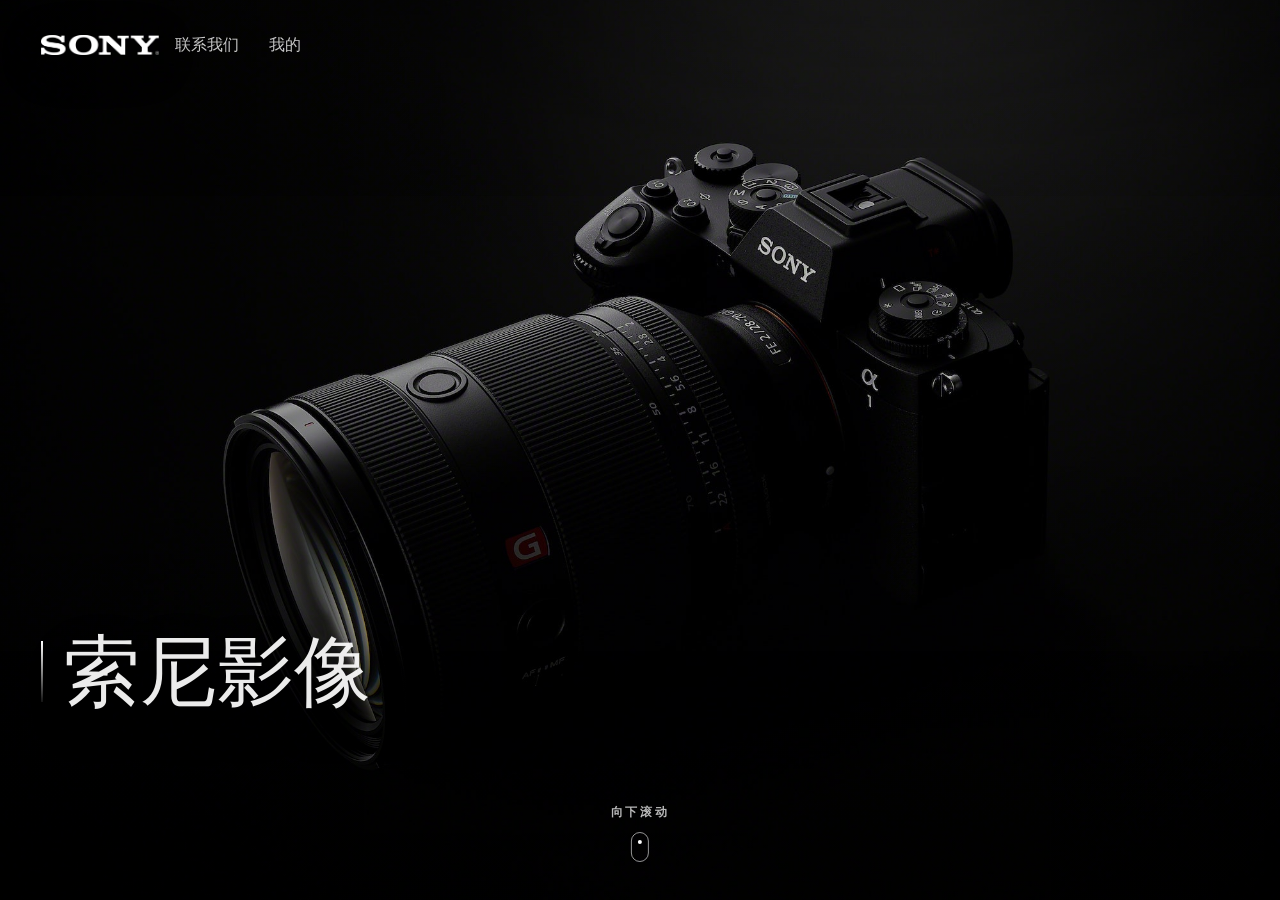
==== commit d8f99700: "Add files via upload" ====
--- a/index.html
+++ b/index.html
@@ -4,30 +4,39 @@
   <meta charset="UTF-8" />
   <meta name="viewport" content="width=device-width, initial-scale=1.0" />
   <title>Sony Alpha Hub</title>
-  <link rel="stylesheet" href="style.css?v=home-crossfade-panels" />
+  <link rel="stylesheet" href="style.css?v=clean-nav-labels" />
 </head>
 <body class="intro-active home-page">
   <div class="logo-intro" id="logo-intro" aria-hidden="true">
     <div class="logo-intro-backdrop" id="logo-intro-backdrop"></div>
     <div class="logo-intro-mark" id="logo-intro-mark">
-      <img src="images/sony_logo_icon_249569.png" alt="">
+      <img src="images/sony-seeklogo.png" alt="">
     </div>
   </div>
 
   <header class="navbar">
     <div class="nav-inner">
-      <a class="logo" href="index.html" aria-label="Sony Alpha Hub">
-        <span class="logo-sony" id="nav-logo-sony">
-          <img src="images/sony_logo_icon_249569.png" alt="SONY">
-        </span>
-      </a>
-    </div>
-  </header>
+      <a class="logo" href="index.html" aria-label="Sony Alpha Hub">
+        <span class="logo-sony" id="nav-logo-sony">
+          <img src="images/sony-seeklogo.png" alt="SONY">
+        </span>
+      </a>
+      <nav class="nav-links" aria-label="页面导航">
+        <a href="shop.html#shop-contact-footer">联系我们</a>
+        <div class="nav-dropdown">
+          <a class="nav-dropdown-trigger" href="orders.html">我的</a>
+          <div class="nav-dropdown-menu" aria-label="我的菜单">
+            <a href="orders.html">我的订单</a>
+            <a href="settings.html">设置</a>
+          </div>
+        </div>
+      </nav>
+    </div>
+  </header>
 
   <main class="home-gateway" id="top">
     <section class="home-panel home-panel-hero" aria-label="&#32034;&#23612;&#24433;&#20687;&#39318;&#39029;">
       <section class="home-title-block" aria-label="&#32034;&#23612;&#24433;&#20687;">
-        <p>SONY IMAGING</p>
         <h1>&#32034;&#23612;&#24433;&#20687;</h1>
       </section>
 
--- a/style.css
+++ b/style.css
@@ -103,7 +103,7 @@
   left: 50%;
   top: 50%;
   z-index: 2;
-  width: clamp(160px, 28vw, 430px);
+  width: clamp(260px, 42vw, 760px);
   text-shadow: 0 18px 48px rgba(0, 0, 0, 0.42);
   transform: translate(-50%, -50%) scale(0.94);
   transform-origin: center;
@@ -150,7 +150,7 @@
 
 .logo-sony {
   display: inline-flex;
-  width: 72px;
+  width: 118px;
   line-height: 0;
 }
 
@@ -179,6 +179,7 @@
 
 .nav-links {
   display: flex;
+  align-items: center;
   gap: 22px;
   color: var(--muted);
 }
@@ -191,6 +192,67 @@
 .nav-links a:hover,
 .nav-links a:focus-visible {
   color: var(--text);
+}
+
+.nav-dropdown {
+  position: relative;
+  display: flex;
+  align-items: center;
+}
+
+.nav-dropdown-trigger {
+  display: inline-flex;
+  align-items: center;
+  min-height: 34px;
+}
+
+.nav-dropdown-menu {
+  position: absolute;
+  top: calc(100% + 10px);
+  right: 50%;
+  z-index: 220;
+  min-width: 132px;
+  border: 1px solid rgba(17, 19, 21, 0.08);
+  border-radius: 8px;
+  padding: 7px;
+  background: rgba(255, 255, 255, 0.94);
+  box-shadow: 0 18px 42px rgba(17, 19, 21, 0.12);
+  opacity: 0;
+  pointer-events: none;
+  transform: translate(50%, -4px);
+  transition: opacity 0.18s ease, transform 0.18s ease;
+}
+
+.nav-dropdown-menu::before {
+  content: "";
+  position: absolute;
+  left: 0;
+  right: 0;
+  top: -12px;
+  height: 12px;
+}
+
+.nav-dropdown:hover .nav-dropdown-menu,
+.nav-dropdown:focus-within .nav-dropdown-menu {
+  opacity: 1;
+  pointer-events: auto;
+  transform: translate(50%, 0);
+}
+
+.nav-dropdown-menu a {
+  display: flex;
+  align-items: center;
+  min-height: 36px;
+  border-radius: 8px;
+  padding: 0 12px;
+  color: rgba(17, 19, 21, 0.68);
+  white-space: nowrap;
+}
+
+.nav-dropdown-menu a:hover,
+.nav-dropdown-menu a:focus-visible {
+  color: #111315;
+  background: rgba(17, 19, 21, 0.055);
 }
 
 .page-transition {
@@ -292,6 +354,7 @@
 
 .home-page .nav-links {
   color: rgba(255, 255, 255, 0.78);
+  pointer-events: auto;
 }
 
 .home-page .nav-links a:hover,
@@ -355,14 +418,14 @@
   color: #111315;
 }
 
-.store-page {
+.settings-page {
   color: #111315;
   background:
-    radial-gradient(circle at top left, rgba(255, 255, 255, 0.96), rgba(244, 245, 247, 0) 42%),
-    linear-gradient(180deg, #f6f7f8 0%, #eff1f3 100%);
-}
-
-.store-page .navbar {
+    radial-gradient(circle at 12% 0%, rgba(255, 255, 255, 0.95), transparent 32%),
+    linear-gradient(180deg, #f5f5f6 0%, #ffffff 44%, #f2f2f3 100%);
+}
+
+.settings-page .navbar {
   position: sticky;
   background: rgba(255, 255, 255, 0.82);
   border-bottom: 1px solid rgba(17, 19, 21, 0.08);
@@ -371,372 +434,301 @@
   -webkit-backdrop-filter: blur(24px) saturate(1.18);
 }
 
-.store-page .logo-sony img {
+.settings-page .logo-sony img {
   filter: none;
 }
 
-.store-page .nav-links {
+.settings-page .nav-links {
   color: rgba(17, 19, 21, 0.56);
 }
 
-.store-page .nav-links a:hover,
-.store-page .nav-links a:focus-visible {
-  color: #111315;
-}
-
-.store-shell {
-  width: min(1400px, calc(100vw - 48px));
+.settings-page .nav-links a:hover,
+.settings-page .nav-links a:focus-visible {
+  color: #111315;
+}
+
+.settings-shell {
+  width: min(1560px, calc(100% - 48px));
   margin: 0 auto;
-  padding: 28px 0 48px;
-}
-
-.store-grid {
-  display: grid;
-  grid-template-columns: minmax(320px, 420px) minmax(0, 1fr);
+  padding: 42px 0 56px;
+}
+
+.settings-hero {
+  min-height: 178px;
+  display: flex;
+  justify-content: space-between;
   gap: 24px;
-  align-items: stretch;
-}
-
-.store-panel,
-.store-map-card {
+  align-items: end;
   border: 1px solid rgba(17, 19, 21, 0.08);
-  border-radius: 14px;
-  background: rgba(255, 255, 255, 0.76);
-  box-shadow:
-    0 18px 48px rgba(17, 19, 21, 0.07),
-    inset 0 1px 0 rgba(255, 255, 255, 0.88);
-  backdrop-filter: blur(18px) saturate(1.1);
-  -webkit-backdrop-filter: blur(18px) saturate(1.1);
-}
-
-.store-panel {
-  padding: 28px;
+  border-radius: 8px;
+  padding: clamp(24px, 3vw, 42px);
+  background:
+    linear-gradient(118deg, rgba(255, 255, 255, 0.92), rgba(246, 247, 248, 0.78)),
+    radial-gradient(circle at 88% 16%, rgba(17, 19, 21, 0.08), transparent 28%);
+  box-shadow: 0 24px 70px rgba(17, 19, 21, 0.075);
+}
+
+.settings-hero span,
+.settings-section-head span,
+.settings-profile-card > span,
+.settings-card span,
+.settings-toggle em,
+.settings-danger span {
+  color: rgba(17, 19, 21, 0.52);
+  font-size: 14px;
+  line-height: 1.65;
+}
+
+.settings-hero > div > span {
+  display: block;
+  margin-bottom: 8px;
+  color: rgba(17, 19, 21, 0.42);
+  font-size: 12px;
+  font-weight: 760;
+  letter-spacing: 0.16em;
+}
+
+.settings-hero h1 {
+  color: #111315;
+  font-size: clamp(44px, 6vw, 92px);
+  font-weight: 520;
+  line-height: 0.95;
+}
+
+.settings-ghost-button,
+.settings-profile-actions button,
+.settings-card button,
+.settings-danger button {
+  min-height: 38px;
+  border: 1px solid rgba(17, 19, 21, 0.14);
+  border-radius: 8px;
+  padding: 0 15px;
+  color: #111315;
+  background: #ffffff;
+  font-size: 13px;
+  font-weight: 700;
+  transition: transform 0.18s ease, border-color 0.18s ease, background 0.18s ease;
+}
+
+.settings-ghost-button:hover,
+.settings-ghost-button:focus-visible,
+.settings-profile-actions button:hover,
+.settings-profile-actions button:focus-visible,
+.settings-card button:hover,
+.settings-card button:focus-visible,
+.settings-danger button:hover,
+.settings-danger button:focus-visible {
+  transform: translateY(-1px);
+  border-color: rgba(17, 19, 21, 0.28);
+  background: #f8f8f9;
+}
+
+.settings-layout {
+  margin-top: 18px;
+  display: grid;
+  grid-template-columns: minmax(260px, 340px) minmax(0, 1fr);
+  gap: 18px;
+  align-items: start;
+}
+
+.settings-profile-card,
+.settings-content,
+.settings-preferences,
+.settings-danger {
+  border: 1px solid rgba(17, 19, 21, 0.08);
+  border-radius: 8px;
+  background: rgba(255, 255, 255, 0.84);
+  box-shadow: 0 18px 50px rgba(17, 19, 21, 0.055);
+  backdrop-filter: blur(18px) saturate(1.08);
+  -webkit-backdrop-filter: blur(18px) saturate(1.08);
+}
+
+.settings-profile-card {
+  position: sticky;
+  top: 92px;
+  display: grid;
+  justify-items: start;
+  gap: 12px;
+  padding: 24px;
+}
+
+.settings-avatar {
+  width: 64px;
+  height: 64px;
+  display: grid;
+  place-items: center;
+  border-radius: 8px;
+  color: #ffffff;
+  background: #111315;
+  font-size: 26px;
+  font-weight: 700;
+}
+
+.settings-profile-card h2,
+.settings-section-head h2,
+.settings-danger h2 {
+  color: #111315;
+  font-size: 24px;
+  font-weight: 560;
+  line-height: 1.15;
+}
+
+.settings-profile-actions {
+  width: 100%;
+  display: grid;
+  gap: 10px;
+  margin-top: 10px;
+}
+
+.settings-content {
+  display: grid;
+  gap: 22px;
+  padding: 24px;
+}
+
+.settings-section-head {
   display: flex;
-  flex-direction: column;
+  justify-content: space-between;
+  gap: 18px;
+  align-items: end;
+  border-bottom: 1px solid rgba(17, 19, 21, 0.08);
+  padding-bottom: 18px;
+}
+
+.settings-grid {
+  display: grid;
+  grid-template-columns: repeat(3, minmax(0, 1fr));
+  gap: 12px;
+}
+
+.settings-card {
+  min-height: 156px;
+  display: grid;
+  align-content: space-between;
   gap: 22px;
-}
-
-.store-panel-head {
-  display: grid;
-  gap: 10px;
-}
-
-.store-panel-head p,
-.store-results-head p,
-.store-map-head p {
-  margin: 0;
-  font-size: 11px;
-  letter-spacing: 0.24em;
-  text-transform: uppercase;
-  color: rgba(17, 19, 21, 0.42);
-}
-
-.store-panel-head h1,
-.store-results-head h2,
-.store-map-head h2 {
-  margin: 0;
-  font-size: clamp(32px, 4vw, 54px);
-  font-weight: 520;
-  line-height: 0.94;
-}
-
-.store-results-head h2,
-.store-map-head h2 {
-  font-size: 22px;
-  line-height: 1.02;
-}
-
-.store-lead {
-  margin: 0;
-  max-width: 28ch;
-  color: rgba(17, 19, 21, 0.62);
-  font-size: 15px;
-  line-height: 1.65;
-}
-
-.store-story {
-  margin: 2px 0 0;
-  color: rgba(17, 19, 21, 0.58);
-  font-size: 13px;
-  line-height: 1.85;
-}
-
-.store-search-form,
-.store-field {
-  display: block;
-}
-
-.store-field span {
-  display: block;
-  margin-bottom: 10px;
-  color: rgba(17, 19, 21, 0.56);
-  font-size: 12px;
-  font-weight: 600;
-}
-
-.store-search-row {
-  display: grid;
-  grid-template-columns: minmax(0, 1fr) auto;
-  gap: 10px;
-}
-
-.store-search-row input,
-.store-search-row button,
-.store-map-head button,
-.store-quick-actions button {
-  height: 48px;
-  border-radius: 10px;
-  font-size: 14px;
-}
-
-.store-search-row input {
-  width: 100%;
   border: 1px solid rgba(17, 19, 21, 0.08);
-  padding: 0 16px;
-  background: rgba(248, 249, 250, 0.96);
-  color: #111315;
-  outline: none;
-  transition:
-    border-color 0.2s ease,
-    box-shadow 0.2s ease,
-    background 0.2s ease;
-}
-
-.store-search-row input:focus {
+  border-radius: 8px;
+  padding: 18px;
+  background: rgba(248, 248, 249, 0.78);
+  transition: transform 0.22s ease, border-color 0.22s ease, background 0.22s ease;
+}
+
+.settings-card:hover {
+  transform: translateY(-2px);
   border-color: rgba(17, 19, 21, 0.16);
   background: #ffffff;
-  box-shadow: 0 0 0 4px rgba(17, 19, 21, 0.05);
-}
-
-.store-search-row button,
-.store-map-head button {
-  border: 1px solid rgba(17, 19, 21, 0.1);
-  padding: 0 18px;
+}
+
+.settings-card h3 {
+  margin-bottom: 8px;
+  color: #111315;
+  font-size: 19px;
+  font-weight: 620;
+}
+
+.settings-card button {
+  justify-self: start;
+}
+
+.settings-preferences {
+  display: grid;
+  gap: 18px;
+  padding: 22px;
+}
+
+.settings-toggle-list {
+  display: grid;
+  gap: 10px;
+}
+
+.settings-toggle {
+  min-height: 72px;
+  display: grid;
+  grid-template-columns: minmax(0, 1fr) auto auto;
+  gap: 16px;
+  align-items: center;
+  border: 1px solid rgba(17, 19, 21, 0.08);
+  border-radius: 8px;
+  padding: 14px 16px;
+  background: rgba(248, 248, 249, 0.76);
+  cursor: pointer;
+}
+
+.settings-toggle span {
+  display: grid;
+  gap: 4px;
+}
+
+.settings-toggle strong {
+  color: #111315;
+  font-size: 15px;
+  font-weight: 680;
+}
+
+.settings-toggle input {
+  position: absolute;
+  opacity: 0;
+  pointer-events: none;
+}
+
+.settings-toggle i {
+  position: relative;
+  width: 46px;
+  height: 26px;
+  border-radius: 999px;
+  background: rgba(17, 19, 21, 0.16);
+  transition: background 0.18s ease;
+}
+
+.settings-toggle i::after {
+  content: "";
+  position: absolute;
+  top: 3px;
+  left: 3px;
+  width: 20px;
+  height: 20px;
+  border-radius: 999px;
+  background: #ffffff;
+  box-shadow: 0 4px 10px rgba(17, 19, 21, 0.16);
+  transition: transform 0.18s ease;
+}
+
+.settings-toggle input:checked + i {
   background: #111315;
-  color: #ffffff;
-  cursor: pointer;
-  transition:
-    transform 0.2s ease,
-    background 0.2s ease,
-    border-color 0.2s ease;
-}
-
-.store-search-row button:hover,
-.store-search-row button:focus-visible,
-.store-map-head button:hover,
-.store-map-head button:focus-visible {
-  transform: translateY(-1px);
-  background: #24282c;
-}
-
-.store-search-row button[disabled] {
-  opacity: 0.6;
-  cursor: wait;
-  transform: none;
-}
-
-.store-quick-actions {
-  display: flex;
-  flex-wrap: wrap;
-  gap: 10px;
-}
-
-.store-quick-actions button {
-  border: 1px solid rgba(17, 19, 21, 0.08);
-  padding: 0 16px;
-  background: rgba(255, 255, 255, 0.72);
-  color: rgba(17, 19, 21, 0.76);
-  cursor: pointer;
-  transition:
-    transform 0.2s ease,
-    border-color 0.2s ease,
-    background 0.2s ease,
-    color 0.2s ease;
-}
-
-.store-quick-actions button:hover,
-.store-quick-actions button:focus-visible {
-  transform: translateY(-1px);
-  border-color: rgba(17, 19, 21, 0.16);
-  background: #ffffff;
-  color: #111315;
-}
-
-.store-panel-note {
+}
+
+.settings-toggle input:checked + i::after {
+  transform: translateX(20px);
+}
+
+.settings-danger {
   display: flex;
   justify-content: space-between;
+  gap: 18px;
   align-items: center;
-  gap: 14px;
-  padding: 14px 16px;
-  border: 1px solid rgba(17, 19, 21, 0.06);
-  border-radius: 10px;
-  background: rgba(248, 249, 250, 0.74);
-  color: rgba(17, 19, 21, 0.56);
-  font-size: 13px;
-}
-
-.store-panel-note a {
-  color: #111315;
-  text-decoration: none;
-}
-
-.store-results {
-  min-height: 0;
-  display: flex;
-  flex-direction: column;
-  gap: 14px;
-}
-
-.store-results-head {
-  display: grid;
-  gap: 6px;
-}
-
-.store-results-list {
-  display: grid;
-  gap: 12px;
-  max-height: min(46vh, 480px);
-  overflow: auto;
-  padding-right: 4px;
-}
-
-.store-result-card {
-  border: 1px solid rgba(17, 19, 21, 0.08);
-  border-radius: 12px;
-  padding: 16px 18px;
-  background: rgba(255, 255, 255, 0.82);
-  cursor: pointer;
-  transition:
-    transform 0.2s ease,
-    border-color 0.2s ease,
-    box-shadow 0.2s ease,
-    background 0.2s ease;
-}
-
-.store-result-card:hover,
-.store-result-card:focus-visible,
-.store-result-card.is-active {
-  border-color: rgba(17, 19, 21, 0.14);
-  background: #ffffff;
-  box-shadow: 0 12px 28px rgba(17, 19, 21, 0.06);
-  transform: translateY(-1px);
-}
-
-.store-result-card.is-empty,
-.store-result-card.is-loading {
-  cursor: default;
-}
-
-.store-result-card.is-empty:hover,
-.store-result-card.is-loading:hover {
-  transform: none;
-}
-
-.store-result-card h3 {
-  margin: 0 0 8px;
-  font-size: 20px;
-  font-weight: 520;
-  line-height: 1.1;
-}
-
-.store-result-card p {
-  margin: 0;
-  color: rgba(17, 19, 21, 0.6);
-  font-size: 13px;
-  line-height: 1.7;
-}
-
-.store-result-kicker {
-  margin-bottom: 10px !important;
-  color: rgba(17, 19, 21, 0.4) !important;
-  font-size: 11px !important;
-  font-weight: 700;
-  letter-spacing: 0.18em;
-  text-transform: uppercase;
-}
-
-.store-map-card {
-  min-height: calc(100vh - 160px);
-  padding: 18px;
-  display: flex;
-  flex-direction: column;
-  gap: 14px;
-}
-
-.store-map-head {
-  display: flex;
-  justify-content: space-between;
-  align-items: center;
-  gap: 16px;
-  padding: 8px 6px 0;
-}
-
-.store-map-head button {
-  height: 46px;
-  border: 1px solid rgba(17, 19, 21, 0.1);
-  border-radius: 10px;
-  padding: 0 18px;
-  background: rgba(248, 249, 250, 0.96);
-  color: #111315;
-  cursor: pointer;
-  transition:
-    transform 0.2s ease,
-    background 0.2s ease,
-    border-color 0.2s ease;
-}
-
-.store-map-head button:hover,
-.store-map-head button:focus-visible {
-  transform: translateY(-1px);
-  background: #ffffff;
-}
-
-.store-map-shell {
-  position: relative;
-  flex: 1;
-  min-height: 580px;
-  overflow: hidden;
-  border: 1px solid rgba(17, 19, 21, 0.08);
-  border-radius: 12px;
-  background:
-    radial-gradient(circle at top, rgba(255, 255, 255, 0.66), rgba(240, 242, 244, 0.3)),
-    #edf0f2;
-}
-
-#store-map {
-  width: 100%;
-  height: 100%;
-}
-
-.store-map-shell .leaflet-control-zoom {
-  border: 1px solid rgba(17, 19, 21, 0.08);
-  overflow: hidden;
-  border-radius: 10px;
-  box-shadow: 0 14px 34px rgba(17, 19, 21, 0.08);
-}
-
-.store-map-shell .leaflet-control-zoom a {
-  width: 38px;
-  height: 38px;
-  line-height: 38px;
-  color: #111315;
-  background: rgba(255, 255, 255, 0.94);
-}
-
-.store-map-shell .leaflet-popup-content-wrapper,
-.store-map-shell .leaflet-popup-tip {
-  background: rgba(255, 255, 255, 0.96);
-  color: #111315;
-}
-
-.store-map-shell .leaflet-control-attribution {
-  padding: 2px 6px;
-  border-radius: 8px 0 0 0;
-  background: rgba(255, 255, 255, 0.86);
+  padding: 22px;
+}
+
+.settings-danger > div:last-child {
+  display: inline-flex;
+  flex-wrap: wrap;
+  justify-content: flex-end;
+  gap: 10px;
+}
+
+.settings-danger button:last-child {
+  color: #ffffff;
+  border-color: #111315;
+  background: #111315;
 }
 
 html.shop-arriving .shop-page {
   background: #ffffff;
+}
+
+.shop-page {
+  --shop-navbar-height: 54px;
+  --shop-toolbar-height: 96px;
 }
 
 html.shop-arriving .shop-page .navbar,
@@ -770,20 +762,26 @@
 .shop-shell {
   width: min(100%, var(--content-max));
   margin: 0 auto;
-  padding: 18px var(--page-gutter) 96px;
+  padding: 0 var(--page-gutter) 96px;
 }
 
 .shop-toolbar {
-  position: sticky;
-  top: 70px;
+  position: fixed;
+  top: var(--shop-navbar-height);
+  left: max(var(--page-gutter), calc((100vw - var(--content-max)) / 2 + var(--page-gutter)));
+  right: max(var(--page-gutter), calc((100vw - var(--content-max)) / 2 + var(--page-gutter)));
   z-index: 40;
   margin-top: 0;
   display: grid;
   grid-template-columns: minmax(260px, 1fr) auto;
   gap: 18px;
   align-items: end;
-  padding: 16px 0;
-  background: rgba(246, 247, 248, 0.88);
+  padding: 24px 0 16px;
+  background: #f6f7f8;
+  box-shadow:
+    0 1px 0 rgba(17, 19, 21, 0.06),
+    0 0 0 100vmax #f6f7f8;
+  clip-path: inset(0 -100vmax);
   backdrop-filter: blur(20px);
   -webkit-backdrop-filter: blur(20px);
 }
@@ -933,7 +931,7 @@
 }
 
 .shop-layout {
-  margin-top: 26px;
+  margin-top: calc(var(--shop-toolbar-height) + 26px);
   display: grid;
   grid-template-columns: 260px minmax(0, 1fr);
   gap: clamp(24px, 3vw, 46px);
@@ -1103,6 +1101,35 @@
 
 .shop-floating-order {
   bottom: calc(clamp(18px, 3vw, 42px) + 74px);
+}
+
+.shop-floating-top {
+  left: 50%;
+  right: auto;
+  bottom: clamp(20px, 3vw, 34px);
+  width: 62px;
+  height: 62px;
+  border-radius: 999px;
+  transform-origin: 50% 100%;
+  transform: translateX(-50%) translateY(34px) scale(0.86);
+}
+
+.shop-floating-action.shop-floating-top.is-visible {
+  transform: translateX(-50%) translateY(0) scale(1);
+}
+
+.shop-floating-action.shop-floating-top:hover,
+.shop-floating-action.shop-floating-top:focus-visible {
+  transform: translateX(-50%) translateY(-2px) scale(1);
+}
+
+.shop-floating-top::after {
+  display: none;
+}
+
+.shop-floating-top img {
+  width: 24px;
+  height: 24px;
 }
 
 .shop-floating-action.is-visible {
@@ -1612,6 +1639,13 @@
   line-height: 1.2;
 }
 
+.search-contact-trigger {
+  appearance: none;
+  cursor: pointer;
+  width: 100%;
+  font: inherit;
+}
+
 .shop-payment-support {
   margin-top: 26px;
   padding-top: 26px;
@@ -1838,6 +1872,7 @@
   background: #ffffff;
   box-shadow: 0 18px 44px rgba(17, 19, 21, 0.07);
   transition: border-color 0.2s ease, background 0.2s ease, transform 0.2s ease;
+  cursor: pointer;
 }
 
 .shop-order-card + .shop-order-card {
@@ -1847,6 +1882,12 @@
 .shop-order-card.is-manageable {
   padding-left: 58px;
   cursor: pointer;
+}
+
+.shop-order-card:hover,
+.shop-order-card:focus-visible {
+  border-color: rgba(17, 19, 21, 0.22);
+  transform: translateY(-1px);
 }
 
 .shop-order-card.is-manageable:hover,
@@ -1966,6 +2007,1385 @@
   font-size: 12px;
   font-weight: 620;
   text-align: right;
+}
+
+.shop-order-detail {
+  position: fixed;
+  inset: 0;
+  z-index: 26000;
+  display: flex;
+  justify-content: flex-end;
+  background: rgba(10, 11, 12, 0.18);
+  opacity: 0;
+  pointer-events: none;
+  transition: opacity 0.24s ease;
+  backdrop-filter: blur(8px);
+  -webkit-backdrop-filter: blur(8px);
+}
+
+.shop-order-detail.is-open {
+  opacity: 1;
+  pointer-events: auto;
+}
+
+.shop-order-detail-panel {
+  position: relative;
+  width: min(620px, 100%);
+  height: 100%;
+  overflow-y: auto;
+  padding: 30px;
+  background: #ffffff;
+  box-shadow: -24px 0 70px rgba(17, 19, 21, 0.18);
+  transform: translateX(28px);
+  transition: transform 0.3s cubic-bezier(0.22, 1, 0.36, 1);
+}
+
+.shop-order-detail.is-open .shop-order-detail-panel {
+  transform: translateX(0);
+}
+
+.shop-order-detail-close {
+  position: absolute;
+  top: 20px;
+  right: 20px;
+  z-index: 2;
+}
+
+.shop-order-detail-hero {
+  padding: 46px 0 22px;
+  border-bottom: 1px solid rgba(17, 19, 21, 0.08);
+}
+
+.shop-order-detail-hero p,
+.shop-order-detail-section h3 {
+  color: rgba(17, 19, 21, 0.42);
+  font-size: 12px;
+  font-weight: 800;
+  letter-spacing: 0.18em;
+}
+
+.shop-order-detail-hero h2 {
+  margin-top: 12px;
+  color: #111315;
+  font-size: 34px;
+  font-weight: 560;
+  line-height: 1.08;
+}
+
+.shop-order-detail-hero > strong {
+  display: block;
+  margin-top: 18px;
+  color: #111315;
+  font-size: 30px;
+  font-weight: 660;
+}
+
+.shop-order-detail-status {
+  margin-top: 18px;
+  display: flex;
+  justify-content: space-between;
+  align-items: center;
+  border: 1px solid rgba(17, 19, 21, 0.08);
+  border-radius: 8px;
+  padding: 14px 16px;
+  background: #f8f8f9;
+}
+
+.shop-order-detail-status span,
+.shop-order-detail-grid span,
+.shop-order-detail-money span,
+.shop-order-detail-items span,
+.shop-order-timeline span {
+  color: rgba(17, 19, 21, 0.5);
+  font-size: 13px;
+}
+
+.shop-order-detail-status strong {
+  color: #111315;
+  font-size: 15px;
+  font-weight: 720;
+}
+
+.shop-order-detail-section {
+  margin-top: 28px;
+}
+
+.shop-order-detail-section h3 {
+  margin-bottom: 14px;
+}
+
+.shop-order-detail-items {
+  display: grid;
+  gap: 10px;
+  margin: 0;
+  padding: 0;
+  list-style: none;
+}
+
+.shop-order-detail-items li,
+.shop-order-detail-money div {
+  display: flex;
+  justify-content: space-between;
+  gap: 16px;
+  border-bottom: 1px solid rgba(17, 19, 21, 0.07);
+  padding: 12px 0;
+}
+
+.shop-order-detail-items div {
+  display: grid;
+  gap: 6px;
+}
+
+.shop-order-detail-items strong,
+.shop-order-detail-items b,
+.shop-order-detail-grid strong,
+.shop-order-detail-money strong,
+.shop-order-timeline strong {
+  color: #111315;
+  font-size: 14px;
+  font-weight: 660;
+}
+
+.shop-order-detail-items b,
+.shop-order-detail-money strong {
+  white-space: nowrap;
+}
+
+.shop-order-detail-grid {
+  margin-top: 26px;
+  display: grid;
+  grid-template-columns: repeat(2, minmax(0, 1fr));
+  gap: 12px;
+}
+
+.shop-order-detail-grid div {
+  min-height: 86px;
+  display: grid;
+  align-content: space-between;
+  gap: 14px;
+  border: 1px solid rgba(17, 19, 21, 0.08);
+  border-radius: 8px;
+  padding: 14px;
+  background: #fbfbfc;
+}
+
+.shop-order-detail-grid strong {
+  line-height: 1.5;
+}
+
+.shop-order-detail-money {
+  border-top: 1px solid rgba(17, 19, 21, 0.08);
+}
+
+.shop-order-detail-money div:last-child {
+  border-bottom: 0;
+}
+
+.shop-order-detail-money div:last-child strong {
+  font-size: 20px;
+}
+
+.shop-order-timeline {
+  position: relative;
+  display: grid;
+  gap: 18px;
+  margin: 0;
+  padding: 0;
+  list-style: none;
+}
+
+.shop-order-timeline li {
+  position: relative;
+  display: grid;
+  grid-template-columns: 18px 1fr;
+  gap: 12px;
+}
+
+.shop-order-timeline li::before {
+  content: "";
+  position: absolute;
+  top: 20px;
+  left: 8px;
+  width: 1px;
+  height: calc(100% + 10px);
+  background: rgba(17, 19, 21, 0.12);
+}
+
+.shop-order-timeline li:last-child::before {
+  display: none;
+}
+
+.shop-order-timeline i {
+  width: 17px;
+  height: 17px;
+  margin-top: 2px;
+  border: 1px solid rgba(17, 19, 21, 0.28);
+  border-radius: 999px;
+  background: #ffffff;
+}
+
+.shop-order-timeline .is-done i {
+  border-color: #111315;
+  background: #111315;
+  box-shadow: inset 0 0 0 5px #ffffff;
+}
+
+.shop-order-timeline div {
+  display: grid;
+  gap: 5px;
+}
+
+.orders-page {
+  --orders-nav-offset: 64px;
+  --orders-nav-gap: 12px;
+  --orders-quick-height: 178px;
+  --orders-side-width: 360px;
+  --orders-page-side: 14px;
+  overflow: hidden;
+  min-height: 100vh;
+  color: #111315;
+  background:
+    radial-gradient(circle at 18% 0%, rgba(255, 255, 255, 0.92), transparent 34%),
+    linear-gradient(180deg, #f4f4f5 0%, #ffffff 45%, #f2f2f3 100%);
+}
+
+.orders-shell {
+  width: calc(100% - 28px);
+  margin: 0 auto;
+  padding: calc(var(--orders-nav-offset) + var(--orders-nav-gap) + var(--orders-quick-height) + 12px) 0 28px;
+}
+
+.orders-quick-panel {
+  position: fixed;
+  top: calc(var(--orders-nav-offset) + var(--orders-nav-gap));
+  right: 14px;
+  left: 14px;
+  z-index: 82;
+  margin: 0;
+  border: 1px solid rgba(17, 19, 21, 0.08);
+  border-radius: 8px;
+  background: rgba(255, 255, 255, 0.9);
+  box-shadow: 0 20px 54px rgba(17, 19, 21, 0.07);
+  overflow: hidden;
+  backdrop-filter: blur(18px) saturate(1.08);
+  -webkit-backdrop-filter: blur(18px) saturate(1.08);
+}
+
+.orders-profile-row {
+  min-height: 58px;
+  display: grid;
+  grid-template-columns: repeat(4, minmax(0, 1fr));
+  align-items: center;
+  border-bottom: 1px solid rgba(17, 19, 21, 0.07);
+}
+
+.orders-stat-link,
+.orders-seed-link {
+  min-height: 58px;
+  display: inline-flex;
+  justify-content: center;
+  align-items: center;
+  gap: 12px;
+  border: 0;
+  color: #111315;
+  background: transparent;
+  font: inherit;
+  font-size: 15px;
+  transition: color 0.18s ease, background 0.18s ease;
+}
+
+.orders-stat-link strong,
+.orders-seed-link strong {
+  font-weight: 680;
+}
+
+.orders-stat-link span,
+.orders-seed-link span {
+  color: rgba(17, 19, 21, 0.48);
+  font-size: 15px;
+  font-weight: 560;
+}
+
+.orders-stat-link:hover,
+.orders-stat-link:focus-visible,
+.orders-stat-link.is-active,
+.orders-seed-link:hover,
+.orders-seed-link:focus-visible {
+  color: #000000;
+  background: rgba(17, 19, 21, 0.035);
+}
+
+.orders-footprints-view {
+  position: fixed;
+  top: calc(var(--orders-nav-offset) + var(--orders-nav-gap) + var(--orders-quick-height) + 12px);
+  right: var(--orders-page-side);
+  bottom: 20px;
+  left: var(--orders-page-side);
+  z-index: 72;
+  display: grid;
+  grid-template-rows: auto minmax(0, 1fr);
+  gap: 18px;
+  min-height: 0;
+  border: 1px solid rgba(17, 19, 21, 0.08);
+  border-radius: 8px;
+  padding: 22px;
+  overflow: hidden;
+  background: rgba(255, 255, 255, 0.82);
+  box-shadow: 0 24px 70px rgba(17, 19, 21, 0.075);
+  backdrop-filter: blur(18px) saturate(1.08);
+  -webkit-backdrop-filter: blur(18px) saturate(1.08);
+}
+
+.orders-footprints-head {
+  display: flex;
+  justify-content: space-between;
+  gap: 18px;
+  align-items: start;
+  border-bottom: 1px solid rgba(17, 19, 21, 0.08);
+  padding-bottom: 18px;
+}
+
+.orders-footprints-head h2 {
+  margin-top: 0;
+  color: #111315;
+  font-size: 28px;
+  font-weight: 560;
+}
+
+.orders-footprints-head button,
+.orders-footprints-empty a {
+  display: inline-flex;
+  align-items: center;
+  justify-content: center;
+  min-height: 36px;
+  border: 1px solid #111315;
+  border-radius: 8px;
+  padding: 0 14px;
+  color: #ffffff;
+  background: #111315;
+  font-size: 13px;
+  font-weight: 680;
+  line-height: 1;
+}
+
+.orders-footprints-actions {
+  display: inline-flex;
+  gap: 10px;
+  align-items: center;
+}
+
+.orders-footprints-actions button:first-child {
+  border-color: rgba(17, 19, 21, 0.14);
+  color: rgba(17, 19, 21, 0.72);
+  background: #ffffff;
+}
+
+.orders-footprints-actions button:disabled {
+  opacity: 0.42;
+  cursor: default;
+}
+
+.orders-footprints-grid {
+  display: grid;
+  grid-template-columns: repeat(4, minmax(190px, 1fr));
+  align-content: start;
+  gap: 14px;
+  min-height: 0;
+  margin-top: 0;
+  overflow-x: hidden;
+  overflow-y: auto;
+  padding-right: 4px;
+  overscroll-behavior: contain;
+  scrollbar-width: thin;
+  scrollbar-color: rgba(17, 19, 21, 0.22) transparent;
+}
+
+.orders-footprints-grid::-webkit-scrollbar {
+  width: 8px;
+}
+
+.orders-footprints-grid::-webkit-scrollbar-thumb {
+  border: 2px solid rgba(255, 255, 255, 0.82);
+  border-radius: 8px;
+  background: rgba(17, 19, 21, 0.22);
+}
+
+.orders-footprint-card {
+  border: 1px solid rgba(17, 19, 21, 0.08);
+  border-radius: 8px;
+  background: rgba(255, 255, 255, 0.94);
+  overflow: hidden;
+  transition: transform 0.2s ease, border-color 0.2s ease, box-shadow 0.2s ease;
+}
+
+.orders-footprint-card:hover,
+.orders-footprint-card:focus-within {
+  border-color: rgba(17, 19, 21, 0.22);
+  box-shadow: 0 14px 30px rgba(17, 19, 21, 0.08);
+  transform: translateY(-2px);
+}
+
+.orders-footprint-card a {
+  display: grid;
+  grid-template-rows: 136px 1fr;
+  min-height: 100%;
+  color: #111315;
+}
+
+.orders-footprint-media {
+  display: grid;
+  place-items: center;
+  height: 136px;
+  padding: 16px;
+  background: linear-gradient(180deg, #f8f8f9 0%, #ffffff 100%);
+  overflow: hidden;
+}
+
+.orders-footprint-media img {
+  max-width: 92%;
+  max-height: 104px;
+  object-fit: contain;
+}
+
+.orders-footprint-copy {
+  display: grid;
+  gap: 7px;
+  padding: 14px;
+}
+
+.orders-footprint-copy h3 {
+  color: #111315;
+  font-size: 16px;
+  font-weight: 660;
+  line-height: 1.25;
+}
+
+.orders-footprint-copy span {
+  min-height: 40px;
+  color: rgba(17, 19, 21, 0.56);
+  font-size: 13px;
+  line-height: 1.45;
+}
+
+.orders-footprint-copy em {
+  color: rgba(17, 19, 21, 0.4);
+  font-size: 12px;
+  font-style: normal;
+}
+
+.orders-footprints-empty {
+  display: grid;
+  place-items: center;
+  align-content: center;
+  justify-content: center;
+  gap: 12px;
+  grid-row: 2;
+  min-height: 0;
+  height: 100%;
+  overflow-y: auto;
+  text-align: center;
+}
+
+.orders-footprints-empty h3 {
+  color: #111315;
+  font-size: 26px;
+  font-weight: 560;
+}
+
+.orders-status-row {
+  min-height: 104px;
+  display: grid;
+  grid-template-columns: repeat(6, minmax(0, 1fr));
+  align-items: stretch;
+}
+
+.orders-quick-action {
+  position: relative;
+  display: grid;
+  place-items: center;
+  align-content: center;
+  gap: 8px;
+  border: 0;
+  border-right: 1px solid rgba(17, 19, 21, 0.06);
+  padding: 14px 10px;
+  color: rgba(17, 19, 21, 0.74);
+  background: transparent;
+  font-size: 14px;
+  font-weight: 650;
+  transition: background 0.18s ease, color 0.18s ease, transform 0.18s ease;
+}
+
+.orders-quick-action:last-child {
+  border-right: 0;
+}
+
+.orders-quick-action i {
+  width: 32px;
+  height: 30px;
+  display: grid;
+  place-items: center;
+  color: #111315;
+  font-size: 24px;
+  font-style: normal;
+  font-weight: 340;
+  line-height: 1;
+}
+
+.orders-quick-action span {
+  line-height: 1;
+}
+
+.orders-quick-action b {
+  position: absolute;
+  top: 18px;
+  left: calc(50% + 8px);
+  min-width: 18px;
+  height: 18px;
+  display: grid;
+  place-items: center;
+  border-radius: 999px;
+  color: #ffffff;
+  background: #d93d3d;
+  font-size: 11px;
+  font-weight: 760;
+}
+
+.orders-quick-action b:empty {
+  display: none;
+}
+
+.orders-quick-action:hover,
+.orders-quick-action:focus-visible,
+.orders-quick-action.is-active {
+  color: #000000;
+  background: rgba(17, 19, 21, 0.04);
+  transform: translateY(-1px);
+}
+
+.orders-quick-action.is-active::after {
+  content: "";
+  position: absolute;
+  right: 0;
+  bottom: -1px;
+  left: 0;
+  height: 1px;
+  border-radius: 0;
+  background: #111315;
+}
+
+.orders-all-action {
+  gap: 5px;
+}
+
+.orders-all-action strong {
+  color: #111315;
+  font-size: 20px;
+  font-weight: 720;
+}
+
+.orders-all-action em {
+  color: rgba(17, 19, 21, 0.42);
+  font-size: 12px;
+  font-style: normal;
+  font-weight: 700;
+}
+
+.orders-all-action small {
+  color: rgba(17, 19, 21, 0.52);
+  font-size: 26px;
+  font-weight: 300;
+  line-height: 1;
+}
+
+.orders-panel-head p,
+.orders-empty-list p,
+.orders-empty-detail p,
+.orders-detail-hero p,
+.orders-detail-section h3 {
+  color: rgba(17, 19, 21, 0.42);
+  font-size: 12px;
+  font-weight: 800;
+  letter-spacing: 0.18em;
+}
+
+.orders-workspace {
+  min-height: calc(100vh - var(--orders-nav-offset) - var(--orders-quick-height) - 40px);
+  display: block;
+  scroll-margin-top: calc(var(--orders-nav-offset) + var(--orders-nav-gap) + var(--orders-quick-height) + 24px);
+}
+
+.orders-list-panel,
+.orders-detail-panel {
+  border: 1px solid rgba(17, 19, 21, 0.08);
+  border-radius: 8px;
+  background: rgba(255, 255, 255, 0.82);
+  box-shadow: 0 24px 70px rgba(17, 19, 21, 0.075);
+  backdrop-filter: blur(18px) saturate(1.08);
+  -webkit-backdrop-filter: blur(18px) saturate(1.08);
+}
+
+.orders-list-panel {
+  position: fixed;
+  left: var(--orders-page-side);
+  top: calc(var(--orders-nav-offset) + var(--orders-nav-gap) + var(--orders-quick-height) + 12px);
+  bottom: 20px;
+  z-index: 70;
+  width: var(--orders-side-width);
+  height: auto;
+  display: grid;
+  grid-template-rows: auto minmax(0, 1fr) auto;
+  overflow: hidden;
+}
+
+.orders-panel-head {
+  display: flex;
+  justify-content: space-between;
+  gap: 14px;
+  align-items: start;
+  border-bottom: 1px solid rgba(17, 19, 21, 0.08);
+  padding: 18px;
+}
+
+.orders-panel-head h2 {
+  margin-top: 4px;
+  color: #111315;
+  font-size: 21px;
+  font-weight: 590;
+}
+
+.orders-manage {
+  min-height: 34px;
+  border: 1px solid rgba(17, 19, 21, 0.12);
+  border-radius: 8px;
+  padding: 0 13px;
+  color: #111315;
+  background: #ffffff;
+  font-size: 13px;
+  font-weight: 680;
+  transition: background 0.18s ease, border-color 0.18s ease, color 0.18s ease;
+}
+
+.orders-manage:hover,
+.orders-manage:focus-visible,
+.orders-manage[aria-pressed="true"] {
+  border-color: #111315;
+  color: #ffffff;
+  background: #111315;
+}
+
+.orders-manage:disabled {
+  opacity: 0.4;
+  cursor: default;
+}
+
+.orders-list {
+  overflow-y: auto;
+  padding: 12px;
+}
+
+.orders-list:has(.orders-empty-list) {
+  display: grid;
+  place-items: center;
+}
+
+.orders-card {
+  position: relative;
+  display: grid;
+  grid-template-columns: minmax(0, 1fr) auto;
+  gap: 10px 12px;
+  border: 1px solid rgba(17, 19, 21, 0.08);
+  border-radius: 8px;
+  padding: 14px 14px 34px;
+  background: rgba(255, 255, 255, 0.92);
+  cursor: pointer;
+  box-shadow: inset 0 1px 0 rgba(255, 255, 255, 0.86);
+  transition: transform 0.22s ease, border-color 0.22s ease, background 0.22s ease, box-shadow 0.22s ease;
+}
+
+.orders-card + .orders-card {
+  margin-top: 10px;
+}
+
+.orders-card:hover,
+.orders-card:focus-visible,
+.orders-card.is-active {
+  border-color: rgba(17, 19, 21, 0.24);
+  background: #ffffff;
+  box-shadow: 0 12px 26px rgba(17, 19, 21, 0.07), inset 0 1px 0 rgba(255, 255, 255, 0.94);
+  transform: translateY(-1px);
+}
+
+.orders-card.is-managing {
+  padding-left: 48px;
+}
+
+.orders-card.has-review-action {
+  padding-bottom: 44px;
+}
+
+.orders-card.is-selected {
+  border-color: #111315;
+}
+
+.orders-card p {
+  color: rgba(17, 19, 21, 0.42);
+  font-size: 11px;
+  font-weight: 800;
+  letter-spacing: 0.16em;
+}
+
+.orders-card h3 {
+  margin-top: 6px;
+  color: #111315;
+  font-size: 16px;
+  font-weight: 650;
+  line-height: 1.2;
+}
+
+.orders-card span,
+.orders-card em {
+  color: rgba(17, 19, 21, 0.5);
+  font-size: 12px;
+  font-style: normal;
+}
+
+.orders-card strong {
+  color: #111315;
+  font-size: 16px;
+  font-weight: 680;
+  white-space: nowrap;
+}
+
+.orders-card em {
+  grid-column: 1 / -1;
+}
+
+.orders-card .orders-status-badge {
+  position: absolute;
+  right: 14px;
+  bottom: 10px;
+  min-height: 28px;
+  display: inline-flex;
+  align-items: center;
+  border: 1px solid rgba(17, 19, 21, 0.12);
+  border-radius: 999px;
+  padding: 0 10px;
+  color: rgba(17, 19, 21, 0.62);
+  background: #f4f4f5;
+  font-size: 11px;
+  font-weight: 720;
+  line-height: 1;
+}
+
+.orders-card .orders-status-badge.is-completed {
+  border-color: rgba(17, 19, 21, 0.28);
+  color: #ffffff;
+  background: #111315;
+}
+
+.orders-review-button {
+  position: absolute;
+  right: 84px;
+  bottom: 10px;
+  min-height: 28px;
+  display: inline-flex;
+  align-items: center;
+  justify-content: center;
+  border: 1px solid #111315;
+  border-radius: 8px;
+  padding: 0 11px;
+  color: #ffffff;
+  background: #111315;
+  font-size: 12px;
+  font-weight: 720;
+  cursor: pointer;
+  transition: transform 0.18s ease, background 0.18s ease;
+}
+
+.orders-review-button:hover,
+.orders-review-button:focus-visible {
+  background: #2b2f33;
+  transform: translateY(-1px);
+}
+
+.orders-select {
+  position: absolute;
+  left: 14px;
+  top: 16px;
+  width: 24px;
+  height: 24px;
+  display: grid;
+  place-items: center;
+  border: 1px solid rgba(17, 19, 21, 0.2);
+  border-radius: 999px;
+  background: #ffffff;
+}
+
+.orders-select span {
+  width: 9px;
+  height: 9px;
+  border-radius: 999px;
+  background: transparent;
+}
+
+.orders-select[aria-pressed="true"] {
+  border-color: #111315;
+  background: #111315;
+}
+
+.orders-select[aria-pressed="true"] span {
+  background: #ffffff;
+}
+
+.orders-empty-list,
+.orders-empty-detail {
+  display: grid;
+  place-items: center;
+  align-content: center;
+  justify-content: center;
+  gap: 12px;
+  width: min(100%, 560px);
+  min-height: 100%;
+  padding: 28px;
+  text-align: center;
+}
+
+.orders-detail-panel:has(.orders-empty-detail) {
+  display: grid;
+  place-items: center;
+}
+
+.orders-empty-list h3,
+.orders-empty-detail h2 {
+  color: #111315;
+  font-size: 26px;
+  font-weight: 560;
+}
+
+.orders-empty-list span,
+.orders-empty-detail span {
+  color: rgba(17, 19, 21, 0.54);
+  font-size: 14px;
+  line-height: 1.6;
+}
+
+.orders-empty-list a {
+  display: inline-flex;
+  align-items: center;
+  justify-content: center;
+  margin-top: 6px;
+  border: 1px solid #111315;
+  border-radius: 8px;
+  padding: 10px 14px;
+  color: #ffffff;
+  background: #111315;
+  font-size: 13px;
+  font-weight: 680;
+  line-height: 1;
+}
+
+.orders-empty-filter-reset {
+  display: inline-flex;
+  align-items: center;
+  justify-content: center;
+  margin-top: 6px;
+  border: 1px solid #111315;
+  border-radius: 8px;
+  padding: 10px 14px;
+  color: #ffffff;
+  background: #111315;
+  font-size: 13px;
+  font-weight: 680;
+  line-height: 1;
+}
+
+.orders-bulk-bar {
+  display: flex;
+  justify-content: space-between;
+  gap: 12px;
+  align-items: center;
+  border-top: 1px solid rgba(17, 19, 21, 0.08);
+  padding: 12px 14px;
+  background: rgba(255, 255, 255, 0.96);
+}
+
+.orders-bulk-bar > span {
+  color: rgba(17, 19, 21, 0.62);
+  font-size: 13px;
+  font-weight: 650;
+}
+
+.orders-bulk-bar div {
+  display: inline-flex;
+  gap: 8px;
+}
+
+.orders-bulk-bar button {
+  min-height: 34px;
+  border: 1px solid rgba(17, 19, 21, 0.14);
+  border-radius: 8px;
+  padding: 0 12px;
+  background: #ffffff;
+  color: #111315;
+  font-size: 13px;
+  font-weight: 680;
+}
+
+.orders-bulk-bar #orders-delete-selected {
+  color: #ffffff;
+  background: #111315;
+}
+
+.orders-bulk-bar button:disabled {
+  opacity: 0.36;
+  cursor: default;
+}
+
+.orders-detail-panel {
+  position: fixed;
+  top: calc(var(--orders-nav-offset) + var(--orders-nav-gap) + var(--orders-quick-height) + 12px);
+  right: var(--orders-page-side);
+  bottom: 20px;
+  left: calc(var(--orders-page-side) + var(--orders-side-width) + 16px);
+  z-index: 68;
+  min-height: 0;
+  padding: 24px;
+  overflow-x: hidden;
+  overflow-y: auto;
+  overscroll-behavior: contain;
+  scrollbar-width: thin;
+  scrollbar-color: rgba(17, 19, 21, 0.22) transparent;
+}
+
+.orders-detail-panel::-webkit-scrollbar {
+  width: 8px;
+}
+
+.orders-detail-panel::-webkit-scrollbar-thumb {
+  border: 2px solid rgba(255, 255, 255, 0.82);
+  border-radius: 8px;
+  background: rgba(17, 19, 21, 0.22);
+}
+
+.orders-detail-panel.is-reviewing {
+  overflow: hidden;
+}
+
+.orders-detail-hero {
+  display: flex;
+  justify-content: space-between;
+  gap: 22px;
+  align-items: start;
+  padding: 4px 0 20px;
+  border-bottom: 1px solid rgba(17, 19, 21, 0.08);
+}
+
+.orders-detail-hero h2 {
+  margin-top: 9px;
+  color: #111315;
+  font-size: 32px;
+  font-weight: 560;
+  line-height: 1.08;
+}
+
+.orders-detail-hero strong {
+  display: block;
+  margin-top: 12px;
+  color: #111315;
+  font-size: 26px;
+  font-weight: 660;
+}
+
+.orders-detail-actions {
+  flex: 0 0 auto;
+  display: flex;
+  align-items: center;
+  gap: 10px;
+  margin-top: 2px;
+}
+
+.orders-detail-status {
+  min-height: 36px;
+  display: inline-flex;
+  align-items: center;
+  border: 1px solid rgba(17, 19, 21, 0.12);
+  border-radius: 8px;
+  padding: 0 14px;
+  color: rgba(17, 19, 21, 0.72);
+  background: #ffffff;
+  font-size: 13px;
+  font-weight: 700;
+}
+
+.orders-detail-status.is-completed {
+  border-color: rgba(17, 19, 21, 0.24);
+  color: #111315;
+  background: #f4f4f5;
+}
+
+.orders-info-grid span,
+.orders-money-list span,
+.orders-detail-items span,
+.orders-timeline span {
+  color: rgba(17, 19, 21, 0.5);
+  font-size: 13px;
+}
+
+.orders-receive-button {
+  min-height: 36px;
+  display: inline-flex;
+  align-items: center;
+  justify-content: center;
+  border: 1px solid #111315;
+  border-radius: 8px;
+  padding: 0 16px;
+  color: #ffffff;
+  background: #111315;
+  font-size: 14px;
+  font-weight: 720;
+  transition: transform 0.18s ease, background 0.18s ease, opacity 0.18s ease;
+}
+
+.orders-receive-button:not(:disabled):hover,
+.orders-receive-button:not(:disabled):focus-visible {
+  background: #2b2f33;
+  transform: translateY(-1px);
+}
+
+.orders-receive-button:disabled {
+  border-color: rgba(17, 19, 21, 0.12);
+  color: rgba(17, 19, 21, 0.48);
+  background: #f3f3f4;
+  cursor: default;
+}
+
+.orders-detail-section {
+  margin-top: 22px;
+}
+
+.orders-review-panel {
+  height: 100%;
+  display: grid;
+  grid-template-rows: auto auto auto minmax(0, 1fr) auto;
+  align-content: start;
+  gap: 14px;
+  overflow: hidden;
+}
+
+.orders-review-hero {
+  display: flex;
+  justify-content: space-between;
+  gap: 22px;
+  align-items: start;
+  border-bottom: 1px solid rgba(17, 19, 21, 0.08);
+  padding: 2px 0 16px;
+}
+
+.orders-review-hero h2 {
+  margin-top: 9px;
+  color: #111315;
+  font-size: 32px;
+  font-weight: 560;
+  line-height: 1.08;
+}
+
+.orders-review-hero span,
+.orders-review-products span {
+  color: rgba(17, 19, 21, 0.52);
+  font-size: 13px;
+}
+
+.orders-review-close,
+.orders-review-submit {
+  min-height: 36px;
+  display: inline-flex;
+  align-items: center;
+  justify-content: center;
+  border: 1px solid #111315;
+  border-radius: 8px;
+  padding: 0 16px;
+  color: #ffffff;
+  background: #111315;
+  font-size: 14px;
+  font-weight: 720;
+  transition: transform 0.18s ease, background 0.18s ease;
+}
+
+.orders-review-close {
+  color: #111315;
+  background: #ffffff;
+  border-color: rgba(17, 19, 21, 0.16);
+}
+
+.orders-review-close:hover,
+.orders-review-close:focus-visible,
+.orders-review-submit:hover,
+.orders-review-submit:focus-visible {
+  transform: translateY(-1px);
+}
+
+.orders-review-submit:hover,
+.orders-review-submit:focus-visible {
+  background: #2b2f33;
+}
+
+.orders-review-products,
+.orders-review-section {
+  display: grid;
+  align-content: start;
+  border: 1px solid rgba(17, 19, 21, 0.08);
+  border-radius: 8px;
+  padding: 14px;
+  background: rgba(248, 248, 249, 0.76);
+}
+
+.orders-review-section {
+  grid-template-rows: auto minmax(0, 1fr);
+}
+
+.orders-review-products {
+  gap: 6px;
+  max-height: 70px;
+  overflow: hidden;
+}
+
+.orders-review-section h3 {
+  margin: 0 0 12px;
+  color: rgba(17, 19, 21, 0.48);
+  font-size: 12px;
+  font-weight: 800;
+  letter-spacing: 0.14em;
+}
+
+.orders-review-rating {
+  display: inline-flex;
+  flex-direction: row-reverse;
+  justify-content: flex-end;
+  gap: 7px;
+}
+
+.orders-review-rating label {
+  display: inline-flex;
+  line-height: 1;
+  cursor: pointer;
+}
+
+.orders-review-rating input {
+  position: absolute;
+  opacity: 0;
+  pointer-events: none;
+}
+
+.orders-review-rating span {
+  min-width: 32px;
+  min-height: 34px;
+  display: inline-flex;
+  align-items: center;
+  justify-content: center;
+  border: 0;
+  border-radius: 0;
+  padding: 0;
+  color: rgba(17, 19, 21, 0.3);
+  background: transparent;
+  font-size: 0;
+  letter-spacing: 0;
+  transition: color 0.18s ease, transform 0.18s ease;
+}
+
+.orders-review-rating span::before {
+  content: "\2606";
+  font-size: 31px;
+  font-weight: 520;
+  line-height: 1;
+}
+
+.orders-review-rating label.is-filled span {
+  color: #111315;
+}
+
+.orders-review-rating label.is-filled span::before {
+  content: "\2605";
+}
+
+.orders-review-rating label:hover span,
+.orders-review-rating label:focus-within span {
+  transform: translateY(-1px);
+}
+
+.orders-review-section textarea {
+  width: 100%;
+  height: 100%;
+  min-height: 0;
+  resize: vertical;
+  border: 1px solid rgba(17, 19, 21, 0.1);
+  border-radius: 8px;
+  padding: 13px 14px;
+  color: #111315;
+  background: #ffffff;
+  font-size: 14px;
+  line-height: 1.7;
+  outline: none;
+}
+
+.orders-detail-panel.is-reviewing .orders-review-section textarea {
+  resize: none;
+}
+
+.orders-review-section textarea:focus {
+  border-color: rgba(17, 19, 21, 0.32);
+}
+
+.orders-review-actions {
+  display: flex;
+  justify-content: flex-end;
+}
+
+.orders-review-result {
+  grid-template-rows: auto auto auto minmax(0, 1fr) auto;
+}
+
+.orders-review-result-stars {
+  color: #111315;
+  font-size: 20px;
+  letter-spacing: 0.08em;
+}
+
+.orders-review-result-copy {
+  height: 100%;
+  overflow: auto;
+  color: rgba(17, 19, 21, 0.74);
+  font-size: 15px;
+  line-height: 1.75;
+}
+
+.orders-review-meta {
+  justify-self: end;
+  color: rgba(17, 19, 21, 0.46);
+  font-size: 13px;
+}
+
+.orders-detail-section h3 {
+  margin-bottom: 10px;
+}
+
+.orders-detail-items {
+  display: grid;
+  gap: 6px;
+  margin: 0;
+  padding: 0;
+  list-style: none;
+}
+
+.orders-detail-items li,
+.orders-money-list div {
+  display: flex;
+  justify-content: space-between;
+  gap: 16px;
+  border-bottom: 1px solid rgba(17, 19, 21, 0.07);
+  padding: 10px 0;
+}
+
+.orders-detail-items div {
+  display: grid;
+  gap: 6px;
+}
+
+.orders-detail-items strong,
+.orders-detail-items b,
+.orders-info-grid strong,
+.orders-money-list strong,
+.orders-timeline strong {
+  color: #111315;
+  font-size: 14px;
+  font-weight: 660;
+}
+
+.orders-detail-items b,
+.orders-money-list strong {
+  white-space: nowrap;
+}
+
+.orders-info-grid {
+  margin-top: 22px;
+  display: grid;
+  grid-template-columns: repeat(3, minmax(0, 1fr));
+  gap: 10px;
+}
+
+.orders-info-grid div {
+  min-height: 76px;
+  display: grid;
+  align-content: space-between;
+  gap: 10px;
+  border: 1px solid rgba(17, 19, 21, 0.08);
+  border-radius: 8px;
+  padding: 12px;
+  background: rgba(248, 248, 249, 0.76);
+}
+
+.orders-info-grid strong {
+  line-height: 1.5;
+}
+
+.orders-money-list {
+  border-top: 1px solid rgba(17, 19, 21, 0.08);
+}
+
+.orders-money-list div:last-child {
+  border-bottom: 0;
+}
+
+.orders-money-list div:last-child strong {
+  font-size: 18px;
+}
+
+.orders-timeline {
+  display: grid;
+  gap: 14px;
+  margin: 0;
+  padding: 0;
+  list-style: none;
+}
+
+.orders-timeline li {
+  position: relative;
+  display: grid;
+  grid-template-columns: 18px 1fr;
+  gap: 12px;
+}
+
+.orders-timeline li::before {
+  content: "";
+  position: absolute;
+  top: 20px;
+  left: 8px;
+  width: 1px;
+  height: calc(100% + 10px);
+  background: rgba(17, 19, 21, 0.12);
+}
+
+.orders-timeline li:last-child::before {
+  display: none;
+}
+
+.orders-timeline i {
+  width: 17px;
+  height: 17px;
+  margin-top: 2px;
+  border: 1px solid rgba(17, 19, 21, 0.28);
+  border-radius: 999px;
+  background: #ffffff;
+}
+
+.orders-timeline .is-done i {
+  border-color: #111315;
+  background: #111315;
+  box-shadow: inset 0 0 0 5px #ffffff;
+}
+
+.orders-timeline div {
+  display: grid;
+  gap: 5px;
 }
 
 .shop-orders-bulk-bar {
@@ -3723,14 +5143,6 @@
   background: rgba(17, 19, 21, 0.24);
 }
 
-.product-detail-eyebrow {
-  margin-bottom: 12px;
-  color: rgba(17, 19, 21, 0.44);
-  font-size: 12px;
-  font-weight: 760;
-  letter-spacing: 0.22em;
-}
-
 .product-detail-content h2 {
   color: #111315;
   font-size: clamp(38px, 4.1vw, 62px);
@@ -3860,14 +5272,6 @@
   grid-column: 2;
 }
 
-.product-detail-section-kicker {
-  margin-bottom: 8px;
-  color: rgba(17, 19, 21, 0.46);
-  font-size: 12px;
-  font-weight: 800;
-  letter-spacing: 0.14em;
-}
-
 .product-detail-section h3 {
   color: #111315;
   font-size: clamp(23px, 2.1vw, 32px);
@@ -3951,6 +5355,15 @@
 .product-detail-link:focus-visible {
   transform: translateY(-1px);
   background: #25282b;
+}
+
+.orders-panel-head h2,
+.orders-card h3,
+.orders-detail-hero h2,
+.orders-footprints-head h2,
+.shop-cart-head h2,
+.product-detail-content h2 {
+  margin-top: 0;
 }
 
 .shop-entry-transition {
@@ -4982,6 +6395,10 @@
 }
 
 @media (max-width: 960px) {
+  .orders-page {
+    overflow: auto;
+  }
+
   .slide,
   .result-grid,
   .card-grid,
@@ -5019,13 +6436,11 @@
   }
 
   .shop-toolbar,
-  .shop-layout,
-  .store-grid {
+  .shop-layout {
     grid-template-columns: 1fr;
   }
 
   .shop-toolbar {
-    position: static;
     align-items: stretch;
   }
 
@@ -5092,6 +6507,105 @@
     border-bottom: 1px solid rgba(17, 19, 21, 0.08);
   }
 
+  .shop-order-detail-panel {
+    width: 100%;
+    padding: 24px 18px;
+  }
+
+  .shop-order-detail-hero h2 {
+    font-size: 28px;
+  }
+
+  .shop-order-detail-grid {
+    grid-template-columns: 1fr;
+  }
+
+  .orders-shell {
+    width: calc(100% - 24px);
+    min-height: auto;
+    padding-top: calc(var(--orders-nav-offset) + 252px);
+  }
+
+  .orders-profile-row {
+    grid-template-columns: repeat(2, minmax(0, 1fr));
+  }
+
+  .orders-status-row {
+    grid-template-columns: repeat(3, minmax(0, 1fr));
+  }
+
+  .orders-footprints-grid {
+    grid-template-columns: repeat(2, minmax(0, 1fr));
+  }
+
+  .orders-footprints-view {
+    position: static;
+    min-height: auto;
+    display: block;
+    overflow: visible;
+  }
+
+  .orders-footprints-grid {
+    margin-top: 18px;
+    min-height: auto;
+    overflow: visible;
+    padding-right: 0;
+  }
+
+  .orders-footprints-empty {
+    height: auto;
+    min-height: 360px;
+    overflow: visible;
+  }
+
+  .orders-footprints-head {
+    display: grid;
+  }
+
+  .orders-quick-action:nth-child(3n) {
+    border-right: 0;
+  }
+
+  .orders-quick-panel {
+    top: var(--orders-nav-offset);
+    right: 12px;
+    left: 12px;
+  }
+
+  .orders-workspace {
+    grid-template-columns: 1fr;
+    scroll-margin-top: calc(var(--orders-nav-offset) + 250px);
+  }
+
+  .orders-list-panel {
+    position: static;
+    width: auto;
+    height: auto;
+  }
+
+  .orders-list {
+    max-height: none;
+  }
+
+  .orders-info-grid {
+    grid-template-columns: 1fr;
+  }
+
+  .orders-detail-panel {
+    position: static;
+    max-height: none;
+    overflow: visible;
+    padding: 22px 18px;
+  }
+
+  .orders-detail-hero {
+    align-items: start;
+  }
+
+  .orders-detail-hero h2 {
+    font-size: 30px;
+  }
+
   .home-enter-cursor {
     width: 190px;
     height: 190px;
@@ -5136,11 +6650,6 @@
     padding: 44px 18px 72px;
   }
 
-  .store-shell {
-    width: calc(100vw - 36px);
-    padding: 20px 0 36px;
-  }
-
   .shop-shell {
     padding: 36px 18px 72px;
   }
@@ -5152,23 +6661,6 @@
 
   .shop-address-detail-row {
     grid-template-columns: 1fr;
-  }
-
-  .store-panel,
-  .store-map-card {
-    padding: 18px;
-  }
-
-  .store-panel-note,
-  .store-map-head,
-  .store-search-row {
-    grid-template-columns: 1fr;
-    flex-direction: column;
-    align-items: stretch;
-  }
-
-  .store-map-shell {
-    min-height: 420px;
   }
 
   .shop-grid {
@@ -5223,6 +6715,14 @@
     bottom: 84px;
   }
 
+  .shop-floating-top {
+    left: 50%;
+    right: auto;
+    bottom: 18px;
+    width: 54px;
+    height: 54px;
+  }
+
   .shop-service-widget {
     top: 39%;
     right: 16px;
@@ -5255,6 +6755,10 @@
 
   .shop-payment-logo img {
     max-width: 68px;
+  }
+
+  .orders-footprints-grid {
+    grid-template-columns: 1fr;
   }
 
   .shop-checkout-total {
